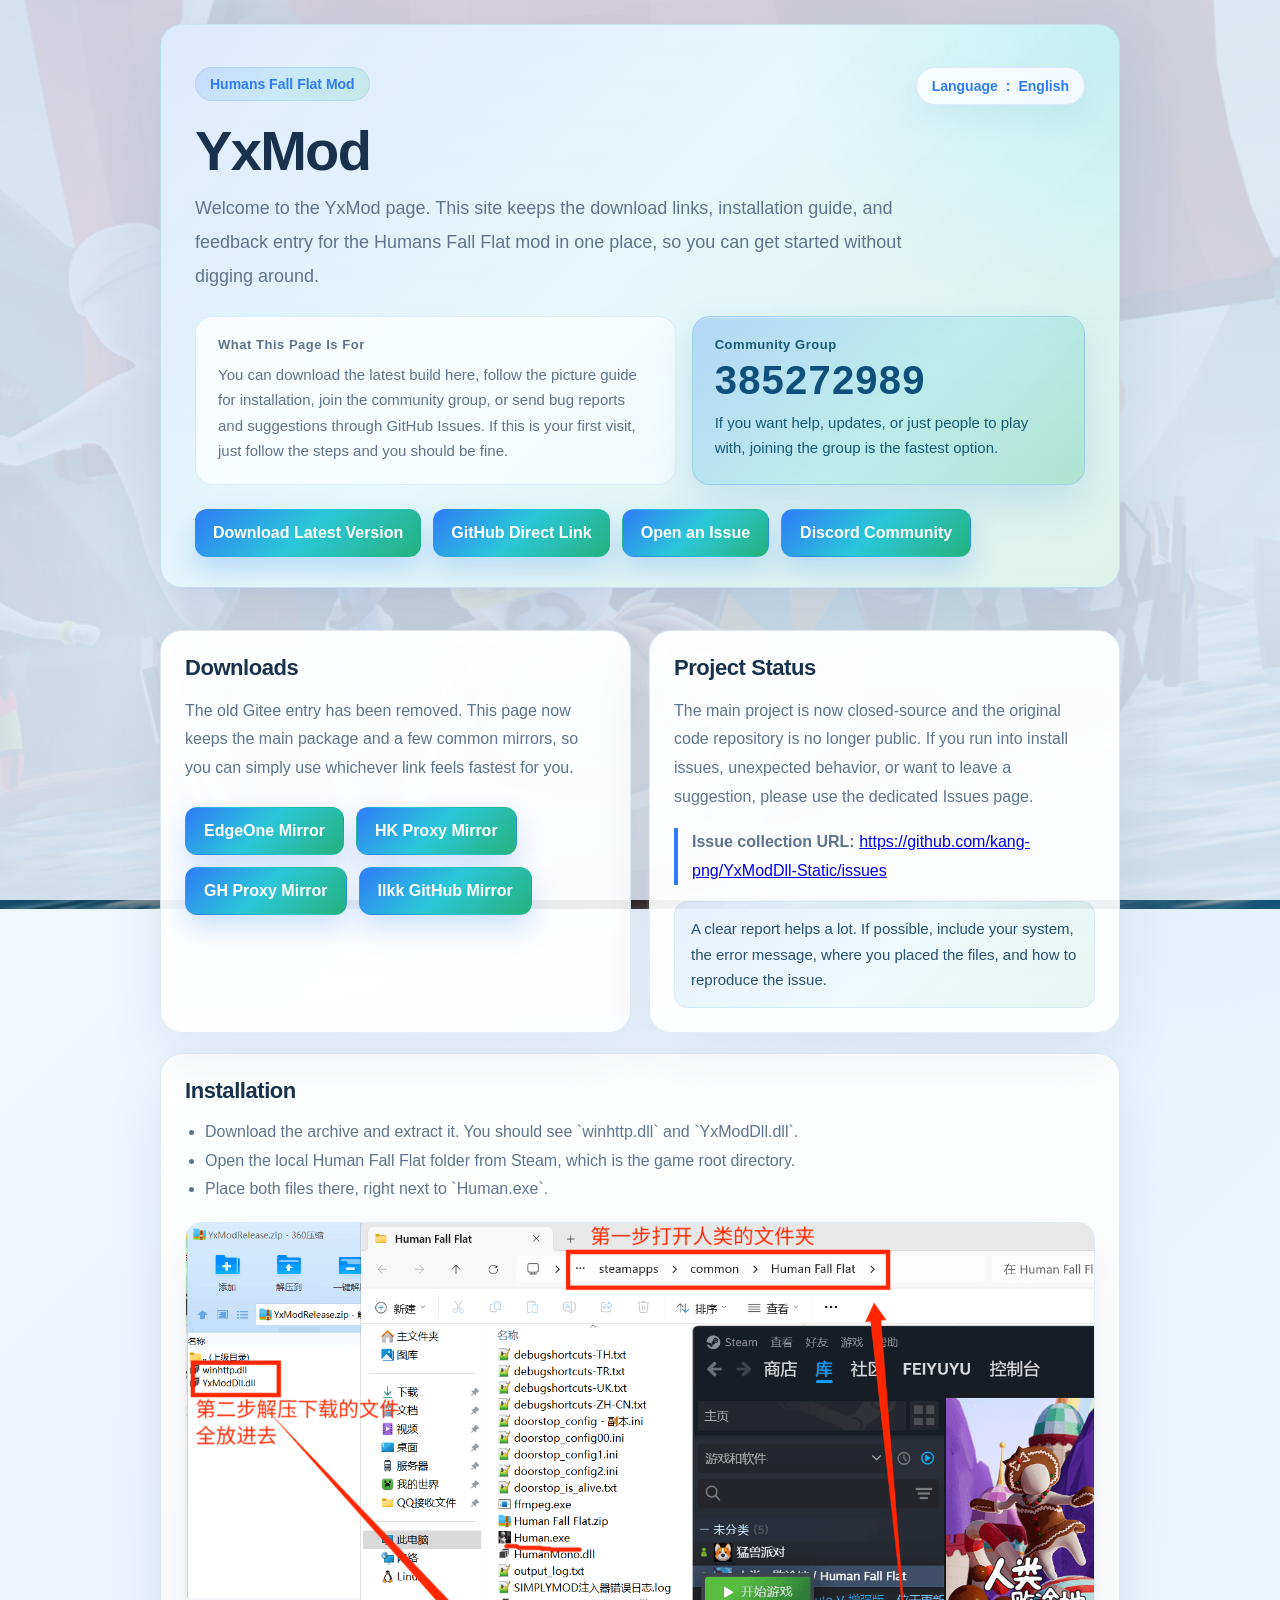
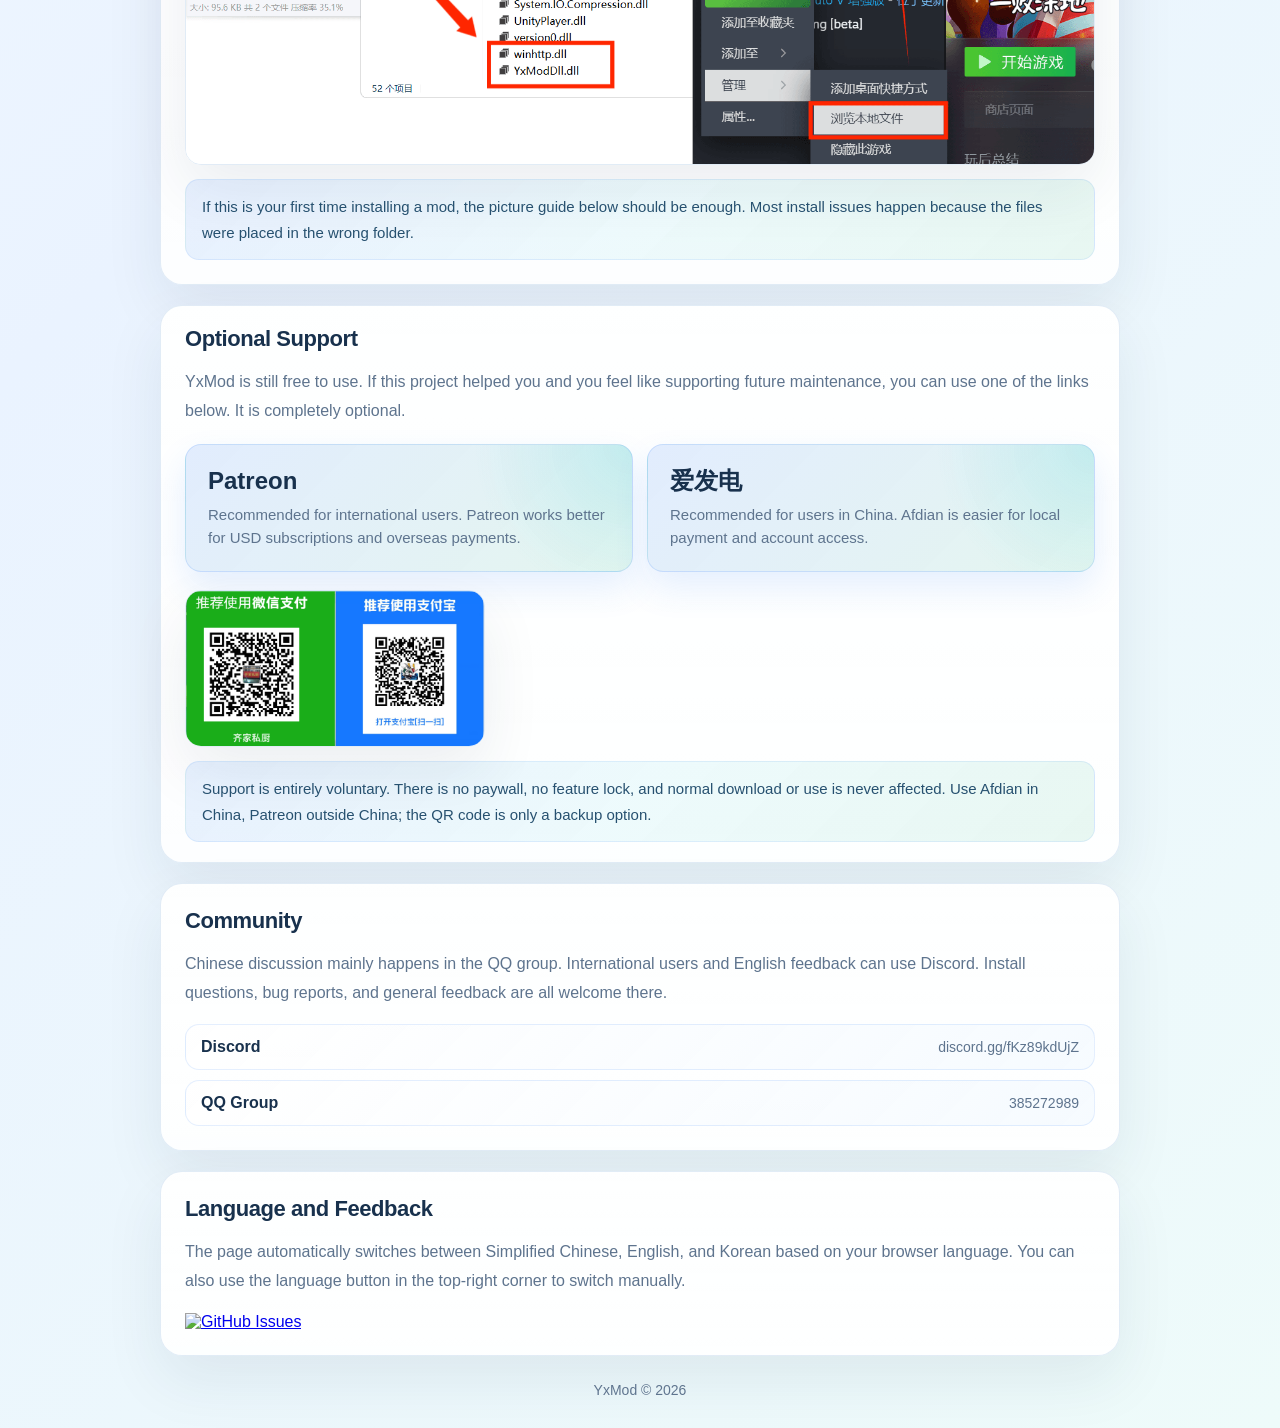
==== index.html @ 221cd780 "Update YxMod docs from source repo" ====
<!DOCTYPE html>
<html lang="zh-CN">
<head>
<meta charset="UTF-8" />
<meta name="viewport" content="width=device-width, initial-scale=1.0" />
<title>YxMod</title>
<style>
    :root {
        color-scheme: light;
        --bg: #eaf3ff;
        --card: #ffffff;
        --text: #18314d;
        --muted: #5e748e;
        --primary: #2f7cf6;
        --primary-2: #25b27c;
        --primary-3: #2bc7d9;
        --soft-primary: rgba(47, 124, 246, 0.10);
        --soft-primary-2: rgba(37, 178, 124, 0.12);
        --border: rgba(74, 138, 200, 0.16);
        --shadow: 0 24px 60px rgba(24, 49, 77, 0.08);
    }

    * {
        box-sizing: border-box;
    }

    body {
        position: relative;
        margin: 0;
        font-family: "Segoe UI", "Noto Sans KR", "PingFang SC", "Microsoft YaHei", sans-serif;
        color: var(--text);
        padding: 24px;
        overflow-x: hidden;
        background:
            radial-gradient(circle at -5% -10%, rgba(47, 124, 246, 0.14), transparent 34%),
            radial-gradient(circle at 100% 0%, rgba(43, 199, 217, 0.12), transparent 28%),
            radial-gradient(circle at 85% 12%, rgba(37, 178, 124, 0.12), transparent 26%),
            linear-gradient(135deg, #f5fbff 0%, #eaf3ff 46%, #eefbfa 100%),
            var(--bg);
    }

    body::before {
        content: "";
        position: fixed;
        inset: 0;
        z-index: -2;
        background:
            linear-gradient(135deg, rgba(25, 43, 63, 0.42), rgba(15, 71, 93, 0.30)),
            url("./site-background.jpg") center center / cover no-repeat;
        transform: scale(1.02);
    }

    body::after {
        content: "";
        position: fixed;
        inset: 0;
        z-index: -1;
        background:
            linear-gradient(180deg, rgba(234, 243, 255, 0.82), rgba(234, 243, 255, 0.88)),
            radial-gradient(circle at top left, rgba(47, 124, 246, 0.16), transparent 30%),
            radial-gradient(circle at top right, rgba(37, 178, 124, 0.14), transparent 26%);
        pointer-events: none;
    }

    .page {
        max-width: 960px;
        margin: 0 auto;
    }

    .hero,
    .card {
        background: var(--card);
        border: 1px solid var(--border);
        border-radius: 22px;
        box-shadow: var(--shadow);
    }

    .hero {
        padding: 42px 34px 30px;
        background:
            radial-gradient(circle at top right, rgba(43, 199, 217, 0.16), transparent 30%),
            linear-gradient(135deg, rgba(47, 124, 246, 0.16), rgba(43, 199, 217, 0.12) 45%, rgba(37, 178, 124, 0.16)),
            linear-gradient(180deg, rgba(255, 255, 255, 0.92), rgba(255, 255, 255, 0.98)),
            var(--card);
        box-shadow: 0 30px 70px rgba(31, 86, 160, 0.12);
    }

    .hero-top {
        display: flex;
        justify-content: space-between;
        gap: 16px;
        align-items: flex-start;
    }

    .badge {
        display: inline-flex;
        align-items: center;
        padding: 8px 14px;
        border-radius: 999px;
        background: linear-gradient(135deg, rgba(47, 124, 246, 0.14), rgba(43, 199, 217, 0.12), rgba(37, 178, 124, 0.14));
        color: var(--primary);
        font-size: 14px;
        font-weight: 700;
        border: 1px solid rgba(47, 124, 246, 0.12);
    }

    .lang-trigger-wrap {
        position: relative;
    }

    .lang-indicator {
        display: inline-flex;
        align-items: center;
        gap: 8px;
        color: var(--primary);
        font-size: 14px;
        white-space: nowrap;
        cursor: pointer;
        user-select: none;
        padding: 10px 15px;
        border-radius: 999px;
        background: linear-gradient(135deg, rgba(255, 255, 255, 0.82), rgba(244, 250, 255, 0.94));
        border: 1px solid rgba(47, 124, 246, 0.14);
        font-weight: 700;
        box-shadow: 0 12px 28px rgba(47, 124, 246, 0.08);
    }

    .lang-indicator:hover {
        color: #1959bf;
        background: linear-gradient(135deg, rgba(255, 255, 255, 0.92), rgba(241, 251, 255, 0.98));
    }

    .lang-switcher {
        display: none;
        position: absolute;
        right: 0;
        top: calc(100% + 10px);
        z-index: 20;
        min-width: 220px;
        padding: 14px;
        border: 1px solid var(--border);
        border-radius: 16px;
        background: rgba(255, 255, 255, 0.98);
        box-shadow: var(--shadow);
        backdrop-filter: blur(10px);
    }

    .lang-switcher.visible {
        display: block;
    }

    .lang-switcher-title {
        font-size: 13px;
        color: var(--muted);
        margin-bottom: 10px;
    }

    .lang-buttons {
        display: flex;
        gap: 8px;
        flex-wrap: wrap;
    }

    .lang-button {
        border: 1px solid var(--border);
        background: linear-gradient(180deg, #f8fcff, #f2f9ff);
        color: var(--text);
        border-radius: 10px;
        padding: 8px 12px;
        font-size: 13px;
        cursor: pointer;
        font-weight: 700;
    }

    .lang-button.active {
        background: linear-gradient(135deg, var(--primary), var(--primary-3), var(--primary-2));
        color: #fff;
        border-color: transparent;
    }

    h1 {
        margin: 18px 0 12px;
        font-size: clamp(38px, 7vw, 56px);
        line-height: 1;
        letter-spacing: -0.03em;
    }

    .lead {
        margin: 0;
        max-width: 760px;
        font-size: 18px;
        line-height: 1.9;
        color: var(--muted);
    }

    .hero-highlight {
        margin-top: 22px;
        display: grid;
        grid-template-columns: minmax(260px, 1.1fr) minmax(220px, 0.9fr);
        gap: 16px;
    }

    .highlight-box,
    .group-box {
        border-radius: 18px;
        padding: 20px 22px;
    }

    .highlight-box {
        background: linear-gradient(135deg, rgba(255, 255, 255, 0.82), rgba(246, 252, 255, 0.72));
        border: 1px solid rgba(47, 124, 246, 0.12);
        box-shadow: inset 0 1px 0 rgba(255, 255, 255, 0.40);
    }

    .group-box {
        display: block;
        background: linear-gradient(135deg, rgba(47, 124, 246, 0.26), rgba(43, 199, 217, 0.20) 52%, rgba(37, 178, 124, 0.24));
        border: 1px solid rgba(47, 124, 246, 0.18);
        text-decoration: none;
        transition: transform 0.15s ease, box-shadow 0.15s ease, border-color 0.15s ease;
        box-shadow:
            inset 0 1px 0 rgba(255, 255, 255, 0.34),
            0 18px 40px rgba(38, 124, 197, 0.16);
    }

    .group-box:hover {
        transform: translateY(-2px);
        box-shadow:
            inset 0 1px 0 rgba(255, 255, 255, 0.36),
            0 22px 48px rgba(38, 124, 197, 0.20);
        border-color: rgba(47, 124, 246, 0.30);
    }

    .mini-label {
        display: block;
        font-size: 13px;
        color: var(--muted);
        margin-bottom: 8px;
        font-weight: 700;
        letter-spacing: 0.04em;
    }

    .group-number {
        display: inline-block;
        font-size: clamp(30px, 5vw, 40px);
        font-weight: 800;
        line-height: 1;
        color: #0e4f7b;
        letter-spacing: 0.03em;
    }

    .group-text,
    .highlight-text {
        margin: 10px 0 0;
        color: var(--muted);
        line-height: 1.7;
        font-size: 15px;
    }

    .group-box .mini-label,
    .group-box .group-text {
        color: #155b73;
    }

    .grid {
        display: grid;
        grid-template-columns: repeat(auto-fit, minmax(280px, 1fr));
        gap: 18px;
        margin-top: 22px;
    }

    .card {
        padding: 24px;
        margin-top: 20px;
        background: linear-gradient(180deg, rgba(255, 255, 255, 0.94), rgba(255, 255, 255, 0.90));
    }

    .section-title {
        margin: 0 0 14px;
        font-size: 22px;
        letter-spacing: -0.02em;
    }

    .section-text,
    .card p,
    .card li {
        color: var(--muted);
        line-height: 1.8;
        font-size: 16px;
    }

    .actions {
        display: flex;
        flex-wrap: wrap;
        gap: 12px;
        margin-top: 24px;
    }

    .button {
        display: inline-flex;
        align-items: center;
        justify-content: center;
        min-height: 48px;
        padding: 0 18px;
        border-radius: 12px;
        text-decoration: none;
        font-weight: 700;
        transition: transform 0.15s ease, box-shadow 0.15s ease, background 0.15s ease;
    }

    .button:hover {
        transform: translateY(-1px);
    }

    .button-primary {
        color: #fff;
        background: linear-gradient(135deg, var(--primary), var(--primary-3) 48%, var(--primary-2));
        box-shadow: 0 14px 28px rgba(47, 124, 246, 0.24);
    }

    .button-secondary {
        color: #fff;
        background: linear-gradient(135deg, var(--primary), var(--primary-3) 48%, var(--primary-2));
        box-shadow: 0 14px 28px rgba(47, 124, 246, 0.22);
    }

    .button-ghost {
        color: #fff;
        background: linear-gradient(135deg, var(--primary), var(--primary-3) 48%, var(--primary-2));
        border: 1px solid transparent;
        box-shadow: 0 14px 28px rgba(47, 124, 246, 0.22);
    }

    .button-primary:hover,
    .button-secondary:hover,
    .button-ghost:hover {
        box-shadow: 0 18px 34px rgba(47, 124, 246, 0.28);
    }

    ul {
        margin: 0;
        padding-left: 20px;
    }

    .notice {
        border-left: 4px solid var(--primary);
        padding-left: 14px;
        margin-top: 16px;
    }

    .warm-note {
        margin-top: 14px;
        padding: 14px 16px;
        border-radius: 14px;
        background: linear-gradient(135deg, rgba(47, 124, 246, 0.11), rgba(43, 199, 217, 0.08), rgba(37, 178, 124, 0.10));
        color: #275170;
        font-size: 15px;
        line-height: 1.7;
        border: 1px solid rgba(47, 124, 246, 0.10);
    }

    .link-list {
        display: grid;
        gap: 10px;
        margin-top: 16px;
    }

    .link-row {
        display: flex;
        justify-content: space-between;
        gap: 14px;
        align-items: center;
        padding: 13px 15px;
        border: 1px solid rgba(47, 124, 246, 0.12);
        border-radius: 14px;
        background: linear-gradient(135deg, rgba(255, 255, 255, 0.88), rgba(244, 250, 255, 0.82));
        color: var(--text);
        text-decoration: none;
    }

    .link-row:hover {
        border-color: rgba(47, 124, 246, 0.28);
        box-shadow: 0 12px 26px rgba(47, 124, 246, 0.10);
    }

    .link-row span {
        color: var(--muted);
        font-size: 14px;
        word-break: break-all;
        text-align: right;
    }

    .support-actions {
        display: grid;
        grid-template-columns: repeat(auto-fit, minmax(260px, 1fr));
        gap: 14px;
        margin-top: 18px;
    }

    .support-action {
        display: flex;
        flex-direction: column;
        gap: 8px;
        min-height: 118px;
        padding: 22px;
        border-radius: 16px;
        border: 1px solid rgba(47, 124, 246, 0.16);
        background:
            radial-gradient(circle at top right, rgba(43, 199, 217, 0.18), transparent 34%),
            linear-gradient(135deg, rgba(47, 124, 246, 0.14), rgba(37, 178, 124, 0.12)),
            rgba(255, 255, 255, 0.92);
        color: var(--text);
        text-decoration: none;
        box-shadow: 0 16px 34px rgba(47, 124, 246, 0.12);
    }

    .support-action:hover {
        transform: translateY(-2px);
        border-color: rgba(47, 124, 246, 0.32);
        box-shadow: 0 22px 42px rgba(47, 124, 246, 0.18);
    }

    .support-action strong {
        font-size: 24px;
        line-height: 1.15;
    }

    .support-action span {
        color: var(--muted);
        line-height: 1.55;
        font-size: 15px;
    }

    .support-qr-wrap {
        margin-top: 18px;
        max-width: 300px;
    }

    .stats {
        display: flex;
        flex-wrap: wrap;
        gap: 12px;
        margin-top: 18px;
    }

    .stats img {
        height: 28px;
    }

    .install-image {
        width: 100%;
        margin-top: 18px;
        border-radius: 16px;
        border: 1px solid var(--border);
        box-shadow: var(--shadow);
        display: block;
    }

    .support-image {
        width: 100%;
        border-radius: 16px;
        border: 1px solid var(--border);
        box-shadow: var(--shadow);
        display: block;
    }

    .support-card {
        padding: 20px 24px;
    }

    footer {
        text-align: center;
        color: var(--muted);
        font-size: 14px;
        margin: 26px 0 6px;
    }

    @media (max-width: 760px) {
        .hero-highlight {
            grid-template-columns: 1fr;
        }
    }

    @media (max-width: 640px) {
        body {
            padding: 16px;
        }

        .hero,
        .card {
            padding: 22px 18px;
        }

        .hero-top {
            flex-direction: column;
        }

        .lang-switcher {
            left: 0;
            right: auto;
        }

        .support-qr-wrap {
            max-width: none;
        }
    }
</style>
</head>
<body>
<div class="page">
    <section class="hero">
        <div class="hero-top">
            <div class="badge" data-i18n="badge">Humans Fall Flat Mod</div>
            <div class="lang-trigger-wrap">
                <div class="lang-indicator" id="lang-indicator">
                    <span data-i18n="languageLabel">语言</span>: <span id="current-language">简体中文</span>
                </div>
                <div class="lang-switcher" id="lang-switcher">
                    <div class="lang-switcher-title" data-i18n="langSwitcherHint">手动切换语言</div>
                    <div class="lang-buttons">
                        <button class="lang-button" type="button" data-lang="zh">简体中文</button>
                        <button class="lang-button" type="button" data-lang="en">English</button>
                        <button class="lang-button" type="button" data-lang="ko">한국어</button>
                    </div>
                </div>
            </div>
        </div>

        <h1 data-i18n="title">YxMod</h1>
        <p class="lead" data-i18n="lead">
            YxMod 是《人类一败涂地》的娱乐模组，主打好玩、轻松、整活。定点、飞天、闪现、挂件这些功能都能直接体验。现在这个页面继续提供静态下载，项目本体已经闭源，后续主要通过 Issue 收集问题和建议。
        </p>

        <div class="hero-highlight">
            <div class="highlight-box">
                <span class="mini-label" data-i18n="highlightLabel">这页现在做什么</span>
                <p class="highlight-text" data-i18n="highlightText">
                    你可以在这里下载最新静态包、看安装教程、进群交流，也可以去 GitHub Issues 反馈问题。普通玩家直接下载就行，遇到问题再来提。
                </p>
            </div>
            <a class="group-box" href="https://qm.qq.com/cgi-bin/qm/qr?k=iogA2WDffF0rVFl37BfiIQ2_Czf_lUaf&jump_from=webapi&authKey=dO9G8cm4iAVqvZJ6aglLsL7pUNgOV/+d3xJSeKMbuXcsydb1tok4UQrVHNM6c4Fa" target="_blank" rel="noopener noreferrer">
                <span class="mini-label" data-i18n="groupLabel">交流群</span>
                <div class="group-number">385272989</div>
                <p class="group-text" data-i18n="groupText">
                    想找人一起玩、问安装问题、看更新消息，直接进群会更快。
                </p>
            </a>
        </div>

        <div class="actions">
            <a class="button button-primary" href="https://cdn.jsdelivr.net/gh/kang-png/YxModDll-Static@main/YxModRelease.zip" target="_blank" rel="noopener noreferrer" data-i18n="downloadPrimary">下载最新版本</a>
            <a class="button button-secondary" href="https://github.com/kang-png/YxModDll-Static/raw/refs/heads/main/YxModRelease.zip" target="_blank" rel="noopener noreferrer" data-i18n="downloadGithub">GitHub 原始链接</a>
            <a class="button button-ghost" href="https://github.com/kang-png/YxModDll-Static/issues" target="_blank" rel="noopener noreferrer" data-i18n="issueButton">提交 Issue</a>
            <a class="button button-ghost" href="https://discord.gg/fKz89kdUjZ" target="_blank" rel="noopener noreferrer" data-i18n="discordButton">Discord 社区</a>
        </div>
    </section>

    <div class="grid">
        <section class="card">
            <h2 class="section-title" data-i18n="downloadTitle">下载说明</h2>
            <p class="section-text" data-i18n="downloadText">
                页面已经移除 Gitee 下载入口，保留静态包和几个常用镜像链接。哪个下得顺手就用哪个，不需要纠结。
            </p>
            <div class="actions">
                <a class="button button-ghost" href="https://edgeone.gh-proxy.com/https://github.com/kang-png/YxModDll-Static/raw/refs/heads/main/YxModRelease.zip" target="_blank" rel="noopener noreferrer" data-i18n="downloadEdgeOne">EdgeOne 加速下载</a>
                <a class="button button-ghost" href="https://hk.gh-proxy.com/https://github.com/kang-png/YxModDll-Static/raw/refs/heads/main/YxModRelease.zip" target="_blank" rel="noopener noreferrer" data-i18n="downloadHk">HK Proxy 加速下载</a>
                <a class="button button-ghost" href="https://gh-proxy.com/https://github.com/kang-png/YxModDll-Static/raw/refs/heads/main/YxModRelease.zip" target="_blank" rel="noopener noreferrer" data-i18n="downloadGhProxy">GH Proxy 加速下载</a>
                <a class="button button-ghost" href="https://gh.llkk.cc/https://github.com/kang-png/YxModDll-Static/raw/refs/heads/main/YxModRelease.zip" target="_blank" rel="noopener noreferrer" data-i18n="downloadLlkk">llkk GitHub 加速下载</a>
            </div>
        </section>

        <section class="card">
            <h2 class="section-title" data-i18n="projectTitle">项目状态</h2>
            <p class="section-text" data-i18n="projectText">
                现在项目已经闭源，不再公开主仓库代码。后续如果你发现 bug、安装失败、功能异常，或者有想提的建议，都统一走指定的 Issues 页面。
            </p>
            <p class="notice">
                <strong data-i18n="issueOnlyTitle">Issue 收集地址：</strong>
                <a href="https://github.com/kang-png/YxModDll-Static/issues" target="_blank" rel="noopener noreferrer">https://github.com/kang-png/YxModDll-Static/issues</a>
            </p>
            <div class="warm-note" data-i18n="projectWarmNote">
                只要你把问题描述清楚一点，比如系统、报错、安装位置、复现方式，处理起来会快很多。
            </div>
        </section>
    </div>

    <section class="card">
        <h2 class="section-title" data-i18n="installTitle">安装步骤</h2>
        <ul>
            <li data-i18n="installStep1">先下载压缩包，解压后会看到 `winhttp.dll` 和 `YxModDll.dll`。</li>
            <li data-i18n="installStep2">在 Steam 里打开《人类一败涂地》的本地文件夹。</li>
            <li data-i18n="installStep3">把这两个文件放进游戏目录里，和 `Human.exe` 放在一起。</li>
        </ul>
        <img class="install-image" src="./install-guide.png" alt="YxMod 安装教程" />
        <div class="warm-note" data-i18n="installWarmNote">
            如果你是第一次装模组，照着图一步一步来就够了。大多数安装问题，基本都是文件没有放到游戏根目录。
        </div>
    </section>

    <section class="card support-card">
        <h2 class="section-title" data-i18n="supportTitle">无偿赞助</h2>
        <p class="section-text" data-i18n="supportText">
            YxMod 目前仍然是免费提供给大家使用的。如果你觉得这个项目帮到了你，或者只是单纯想支持一下后续维护，可以随意赞助，不赞助也完全没关系。
        </p>
        <div class="support-actions">
            <a class="support-action" href="https://www.patreon.com/cw/dudu211/membership" target="_blank" rel="noopener noreferrer">
                <strong>Patreon</strong>
                <span data-i18n="patreonHint">国外用户推荐使用 Patreon，适合美元订阅和国际付款。</span>
            </a>
            <a class="support-action" href="https://afdian.com/a/palworld_mc1_top" target="_blank" rel="noopener noreferrer">
                <strong>爱发电</strong>
                <span data-i18n="afdianHint">国内用户推荐使用爱发电，支付和查看都更方便。</span>
            </a>
        </div>
        <div class="support-qr-wrap">
            <img class="support-image" src="./support-qr.jpg" alt="YxMod 无偿赞助二维码" />
        </div>
        <div class="warm-note" data-i18n="supportWarmNote">
            赞助完全自愿，没有任何功能门槛，也不会影响正常下载和使用。
        </div>
    </section>

    <section class="card">
        <h2 class="section-title" data-i18n="communityTitle">社区交流</h2>
        <p class="section-text" data-i18n="communityText">
            国内交流主要在 QQ 群，国外玩家和英文反馈可以进 Discord。安装问题、使用反馈、bug 报告都可以从这些入口联系。
        </p>
        <div class="link-list">
            <a class="link-row" href="https://discord.gg/fKz89kdUjZ" target="_blank" rel="noopener noreferrer">
                <strong>Discord</strong>
                <span>discord.gg/fKz89kdUjZ</span>
            </a>
            <a class="link-row" href="https://qm.qq.com/cgi-bin/qm/qr?k=iogA2WDffF0rVFl37BfiIQ2_Czf_lUaf&jump_from=webapi&authKey=dO9G8cm4iAVqvZJ6aglLsL7pUNgOV/+d3xJSeKMbuXcsydb1tok4UQrVHNM6c4Fa" target="_blank" rel="noopener noreferrer">
                <strong data-i18n="qqGroupLabel">QQ 群</strong>
                <span>385272989</span>
            </a>
        </div>
    </section>

    <section class="card">
        <h2 class="section-title" data-i18n="feedbackTitle">语言与反馈</h2>
        <p class="section-text" data-i18n="feedbackText">
            页面会根据浏览器语言自动切换为简体中文、English 或 한국어。为了方便测试，我加了一个隐藏入口：连续点击右上角语言区域 5 次，就能手动切换语言。
        </p>
        <div class="stats">
            <a href="https://github.com/kang-png/YxModDll-Static/issues" target="_blank" rel="noopener noreferrer">
                <img src="https://img.shields.io/github/issues/kang-png/YxModDll-Static?style=for-the-badge" alt="GitHub Issues" />
            </a>
        </div>
    </section>

    <footer>
        <span data-i18n="footer">YxMod © 2026</span>
    </footer>
</div>

<script>
    const translations = {
        zh: {
            htmlLang: "zh-CN",
            currentLanguage: "简体中文",
            badge: "Humans Fall Flat Mod",
            languageLabel: "语言",
            langSwitcherHint: "手动切换语言",
            title: "YxMod",
            lead: "欢迎来到 YxMod 小站。这里整理了《人类一败涂地》模组的下载、安装教程和反馈入口，方便大家轻松开玩。常用功能和整活玩法都可以直接体验，遇到问题也能很快找到地方反馈。",
            highlightLabel: "这页现在做什么",
            highlightText: "你可以在这里直接下载最新版本、照着图片完成安装、进群聊天交流，也可以去 GitHub Issues 提交问题或建议。第一次来不用紧张，跟着页面一步一步来就好啦。",
            groupLabel: "交流群",
            groupText: "想找人一起玩、问安装问题、看看最近有没有更新，来群里会更快一些。",
            downloadPrimary: "下载最新版本",
            downloadGithub: "GitHub 原始链接",
            issueButton: "提交 Issue",
            discordButton: "Discord 社区",
            downloadTitle: "下载说明",
            downloadText: "页面已经移除 Gitee 下载入口，目前保留主下载和几个常用镜像。你可以直接选自己下载速度更顺手的链接，不用来回折腾。",
            downloadEdgeOne: "EdgeOne 加速下载",
            downloadHk: "HK Proxy 加速下载",
            downloadGhProxy: "GH Proxy 加速下载",
            downloadLlkk: "llkk GitHub 加速下载",
            projectTitle: "项目状态",
            projectText: "目前项目主体已经闭源，不再公开主仓库代码。后续如果你遇到安装失败、功能异常、兼容性问题，或者有想反馈的小建议，统一在指定的 Issues 页面收集。",
            issueOnlyTitle: "Issue 收集地址：",
            projectWarmNote: "反馈时如果能顺手写上系统环境、报错内容、安装位置和复现方式，处理起来会快很多，真的会很感谢。",
            installTitle: "安装步骤",
            installStep1: "先下载压缩包，解压后你会看到 `winhttp.dll` 和 `YxModDll.dll` 这两个文件。",
            installStep2: "在 Steam 里打开《人类一败涂地》的本地文件夹，也就是游戏根目录。",
            installStep3: "把这两个文件放进去，和 `Human.exe` 放在同一层目录里就可以了。",
            installWarmNote: "如果你是第一次装模组，照着下面的图片一步一步放文件就够啦。大多数安装问题，基本都是文件放错目录造成的。",
            supportTitle: "无偿赞助",
            supportText: "YxMod 目前依然免费提供给大家使用。如果这个项目刚好帮到了你，或者你愿意支持一下后续维护，可以选择下面的入口随意赞助；当然，不赞助也完全没关系。",
            patreonHint: "国外用户推荐使用 Patreon，适合美元订阅和国际付款。",
            afdianHint: "国内用户推荐使用爱发电，支付和查看都更方便。",
            supportWarmNote: "赞助完全自愿，没有任何功能门槛，也不会影响正常下载、更新或使用体验。国内优先爱发电，国外优先 Patreon；二维码只是备用入口。",
            communityTitle: "社区交流",
            communityText: "国内交流主要在 QQ 群，国外玩家和英文反馈可以进 Discord。安装问题、使用反馈、bug 报告都可以从这些入口联系。",
            qqGroupLabel: "QQ 群",
            feedbackTitle: "语言与反馈",
            feedbackText: "页面会根据浏览器语言自动切换为简体中文、English 或 한국어。如果想手动切换，也可以直接点右上角的语言按钮来选择。",
            footer: "YxMod © 2026"
        },
        en: {
            htmlLang: "en",
            currentLanguage: "English",
            badge: "Humans Fall Flat Mod",
            languageLabel: "Language",
            langSwitcherHint: "Switch language",
            title: "YxMod",
            lead: "Welcome to the YxMod page. This site keeps the download links, installation guide, and feedback entry for the Humans Fall Flat mod in one place, so you can get started without digging around.",
            highlightLabel: "What This Page Is For",
            highlightText: "You can download the latest build here, follow the picture guide for installation, join the community group, or send bug reports and suggestions through GitHub Issues. If this is your first visit, just follow the steps and you should be fine.",
            groupLabel: "Community Group",
            groupText: "If you want help, updates, or just people to play with, joining the group is the fastest option.",
            downloadPrimary: "Download Latest Version",
            downloadGithub: "GitHub Direct Link",
            issueButton: "Open an Issue",
            discordButton: "Discord Community",
            downloadTitle: "Downloads",
            downloadText: "The old Gitee entry has been removed. This page now keeps the main package and a few common mirrors, so you can simply use whichever link feels fastest for you.",
            downloadEdgeOne: "EdgeOne Mirror",
            downloadHk: "HK Proxy Mirror",
            downloadGhProxy: "GH Proxy Mirror",
            downloadLlkk: "llkk GitHub Mirror",
            projectTitle: "Project Status",
            projectText: "The main project is now closed-source and the original code repository is no longer public. If you run into install issues, unexpected behavior, or want to leave a suggestion, please use the dedicated Issues page.",
            issueOnlyTitle: "Issue collection URL:",
            projectWarmNote: "A clear report helps a lot. If possible, include your system, the error message, where you placed the files, and how to reproduce the issue.",
            installTitle: "Installation",
            installStep1: "Download the archive and extract it. You should see `winhttp.dll` and `YxModDll.dll`.",
            installStep2: "Open the local Human Fall Flat folder from Steam, which is the game root directory.",
            installStep3: "Place both files there, right next to `Human.exe`.",
            installWarmNote: "If this is your first time installing a mod, the picture guide below should be enough. Most install issues happen because the files were placed in the wrong folder.",
            supportTitle: "Optional Support",
            supportText: "YxMod is still free to use. If this project helped you and you feel like supporting future maintenance, you can use one of the links below. It is completely optional.",
            patreonHint: "Recommended for international users. Patreon works better for USD subscriptions and overseas payments.",
            afdianHint: "Recommended for users in China. Afdian is easier for local payment and account access.",
            supportWarmNote: "Support is entirely voluntary. There is no paywall, no feature lock, and normal download or use is never affected. Use Afdian in China, Patreon outside China; the QR code is only a backup option.",
            communityTitle: "Community",
            communityText: "Chinese discussion mainly happens in the QQ group. International users and English feedback can use Discord. Install questions, bug reports, and general feedback are all welcome there.",
            qqGroupLabel: "QQ Group",
            feedbackTitle: "Language and Feedback",
            feedbackText: "The page automatically switches between Simplified Chinese, English, and Korean based on your browser language. You can also use the language button in the top-right corner to switch manually.",
            footer: "YxMod © 2026"
        },
        ko: {
            htmlLang: "ko",
            currentLanguage: "한국어",
            badge: "Humans Fall Flat Mod",
            languageLabel: "언어",
            langSwitcherHint: "언어 전환",
            title: "YxMod",
            lead: "YxMod 페이지에 오신 것을 환영합니다. 이곳에서는 Humans Fall Flat 모드의 다운로드, 설치 가이드, 피드백 입구를 한 번에 확인할 수 있어서 처음 오는 분도 편하게 시작할 수 있습니다.",
            highlightLabel: "이 페이지에서 할 수 있는 일",
            highlightText: "최신 버전을 내려받고, 그림 가이드를 보며 설치하고, 그룹에 들어가서 대화를 나누고, GitHub Issues로 문제나 제안을 보낼 수 있습니다. 처음이라도 순서대로 따라가면 어렵지 않습니다.",
            groupLabel: "커뮤니티 그룹",
            groupText: "설치 질문, 업데이트 확인, 같이 플레이할 사람을 찾고 싶다면 그룹에 들어오는 것이 가장 빠릅니다.",
            downloadPrimary: "최신 버전 다운로드",
            downloadGithub: "GitHub 원본 링크",
            issueButton: "Issue 등록",
            discordButton: "Discord 커뮤니티",
            downloadTitle: "다운로드",
            downloadText: "기존 Gitee 다운로드 항목은 제거되었습니다. 지금은 메인 패키지와 몇 가지 미러만 남겨 두었으니, 가장 잘 되는 링크를 사용하시면 됩니다.",
            downloadEdgeOne: "EdgeOne 미러",
            downloadHk: "HK Proxy 미러",
            downloadGhProxy: "GH Proxy 미러",
            downloadLlkk: "llkk GitHub 미러",
            projectTitle: "프로젝트 상태",
            projectText: "현재 프로젝트 본체는 비공개 소스이며 메인 코드 저장소는 더 이상 공개되지 않습니다. 설치 문제, 버그, 건의 사항은 전용 Issues 페이지에서 받고 있습니다.",
            issueOnlyTitle: "Issue 접수 주소:",
            projectWarmNote: "문제를 올릴 때 시스템 정보, 오류 메시지, 파일을 넣은 위치, 재현 방법까지 적어 주시면 훨씬 빠르게 확인할 수 있습니다.",
            installTitle: "설치 방법",
            installStep1: "압축 파일을 내려받아 풀면 `winhttp.dll` 과 `YxModDll.dll` 이 보입니다.",
            installStep2: "Steam에서 Humans Fall Flat의 로컬 폴더, 즉 게임 루트 폴더를 엽니다.",
            installStep3: "두 파일을 `Human.exe` 와 같은 위치에 넣으면 됩니다.",
            installWarmNote: "처음 모드를 설치하는 경우라면 아래 그림만 순서대로 따라 하셔도 충분합니다. 대부분의 설치 문제는 파일 위치가 잘못되어 생깁니다.",
            supportTitle: "자율 후원",
            supportText: "YxMod는 지금도 무료로 제공되고 있습니다. 이 프로젝트가 도움이 되었거나 앞으로의 유지 보수를 응원하고 싶다면 아래 링크 중 하나로 자유롭게 후원하실 수 있습니다.",
            patreonHint: "해외 사용자에게는 Patreon을 추천합니다. 달러 구독과 해외 결제에 더 적합합니다.",
            afdianHint: "중국 사용자는 Afdian을 추천합니다. 현지 결제와 계정 이용이 더 편합니다.",
            supportWarmNote: "후원은 완전히 자율이며, 기능 제한도 없고 다운로드나 사용에도 아무 영향이 없습니다. 중국에서는 Afdian, 해외에서는 Patreon을 우선 사용해 주세요. QR 코드는 예비용입니다.",
            communityTitle: "커뮤니티",
            communityText: "중국어 교류는 주로 QQ 그룹에서 진행됩니다. 해외 사용자와 영어 피드백은 Discord를 이용해 주세요. 설치 질문, 버그 보고, 일반 피드백 모두 환영합니다.",
            qqGroupLabel: "QQ 그룹",
            feedbackTitle: "언어와 피드백",
            feedbackText: "페이지는 브라우저 언어에 따라 简体中文, English, 한국어로 자동 전환됩니다. 필요하면 오른쪽 위 언어 버튼으로 직접 바꿀 수도 있습니다.",
            footer: "YxMod © 2026"
        }
    };

    const langIndicator = document.getElementById("lang-indicator");
    const langSwitcher = document.getElementById("lang-switcher");
    const langButtons = Array.from(document.querySelectorAll(".lang-button"));
    let manualLanguage = null;

    function resolveLanguage() {
        const params = new URLSearchParams(window.location.search);
        const forced = params.get("lang");
        if (forced && translations[forced]) {
            return forced;
        }
        if (manualLanguage && translations[manualLanguage]) {
            return manualLanguage;
        }

        const language = (navigator.language || navigator.userLanguage || "").toLowerCase();
        if (language.startsWith("ko")) {
            return "ko";
        }
        if (language.startsWith("en")) {
            return "en";
        }
        return "zh";
    }

    function updateLangButtons(activeLanguage) {
        langButtons.forEach((button) => {
            button.classList.toggle("active", button.dataset.lang === activeLanguage);
        });
    }

    function applyLanguage(language) {
        const locale = translations[language] || translations.zh;
        document.documentElement.lang = locale.htmlLang;
        document.title = locale.title;

        document.querySelectorAll("[data-i18n]").forEach((element) => {
            const key = element.getAttribute("data-i18n");
            if (locale[key]) {
                element.textContent = locale[key];
            }
        });

        const currentLanguage = document.getElementById("current-language");
        if (currentLanguage) {
            currentLanguage.textContent = locale.currentLanguage;
        }

        const installImage = document.querySelector(".install-image");
        if (installImage) {
            installImage.alt = locale.installTitle;
        }

        updateLangButtons(language);
    }

    function toggleSwitcher(forceVisible) {
        const visible = typeof forceVisible === "boolean" ? forceVisible : !langSwitcher.classList.contains("visible");
        langSwitcher.classList.toggle("visible", visible);
    }

    langIndicator.addEventListener("click", () => {
        toggleSwitcher();
    });

    langButtons.forEach((button) => {
        button.addEventListener("click", () => {
            manualLanguage = button.dataset.lang;
            applyLanguage(manualLanguage);
        });
    });

    document.addEventListener("click", (event) => {
        if (!langSwitcher.contains(event.target) && !langIndicator.contains(event.target)) {
            toggleSwitcher(false);
        }
    });

    applyLanguage(resolveLanguage());
</script>
</body>
</html>
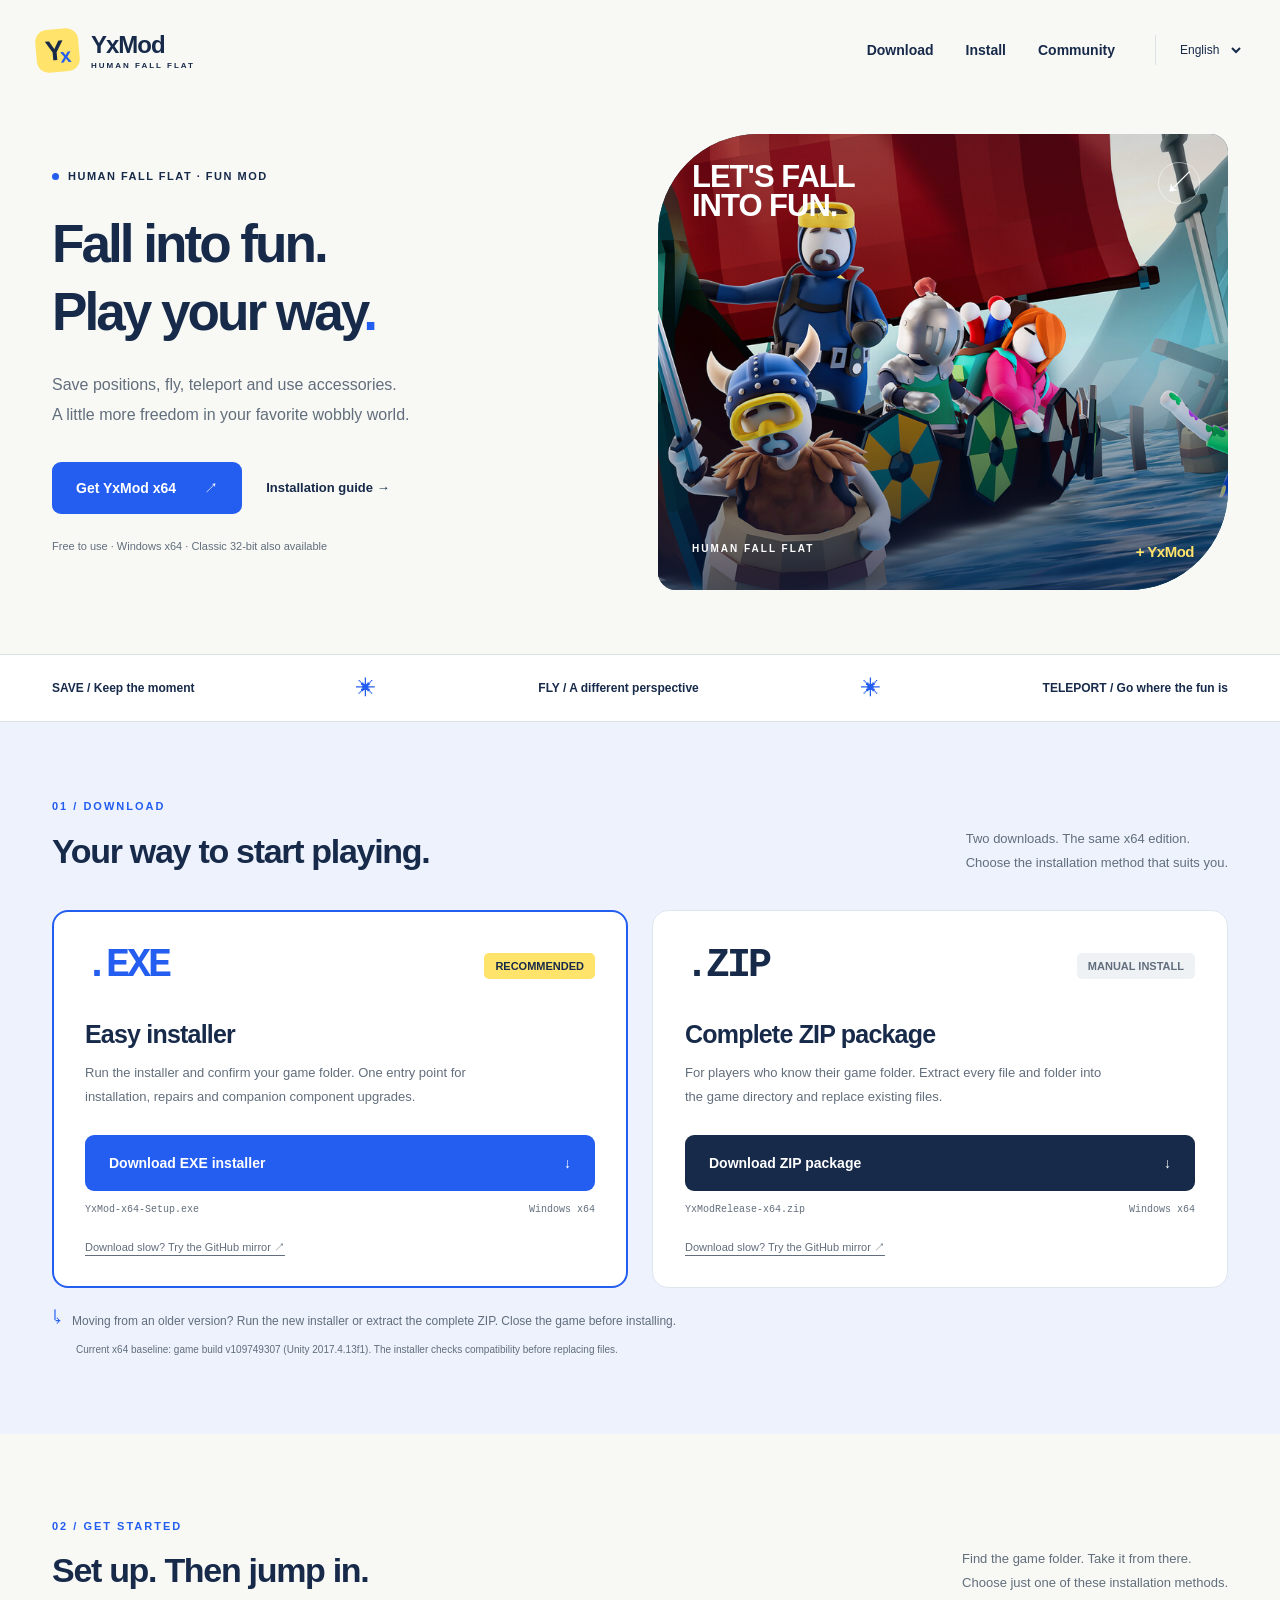
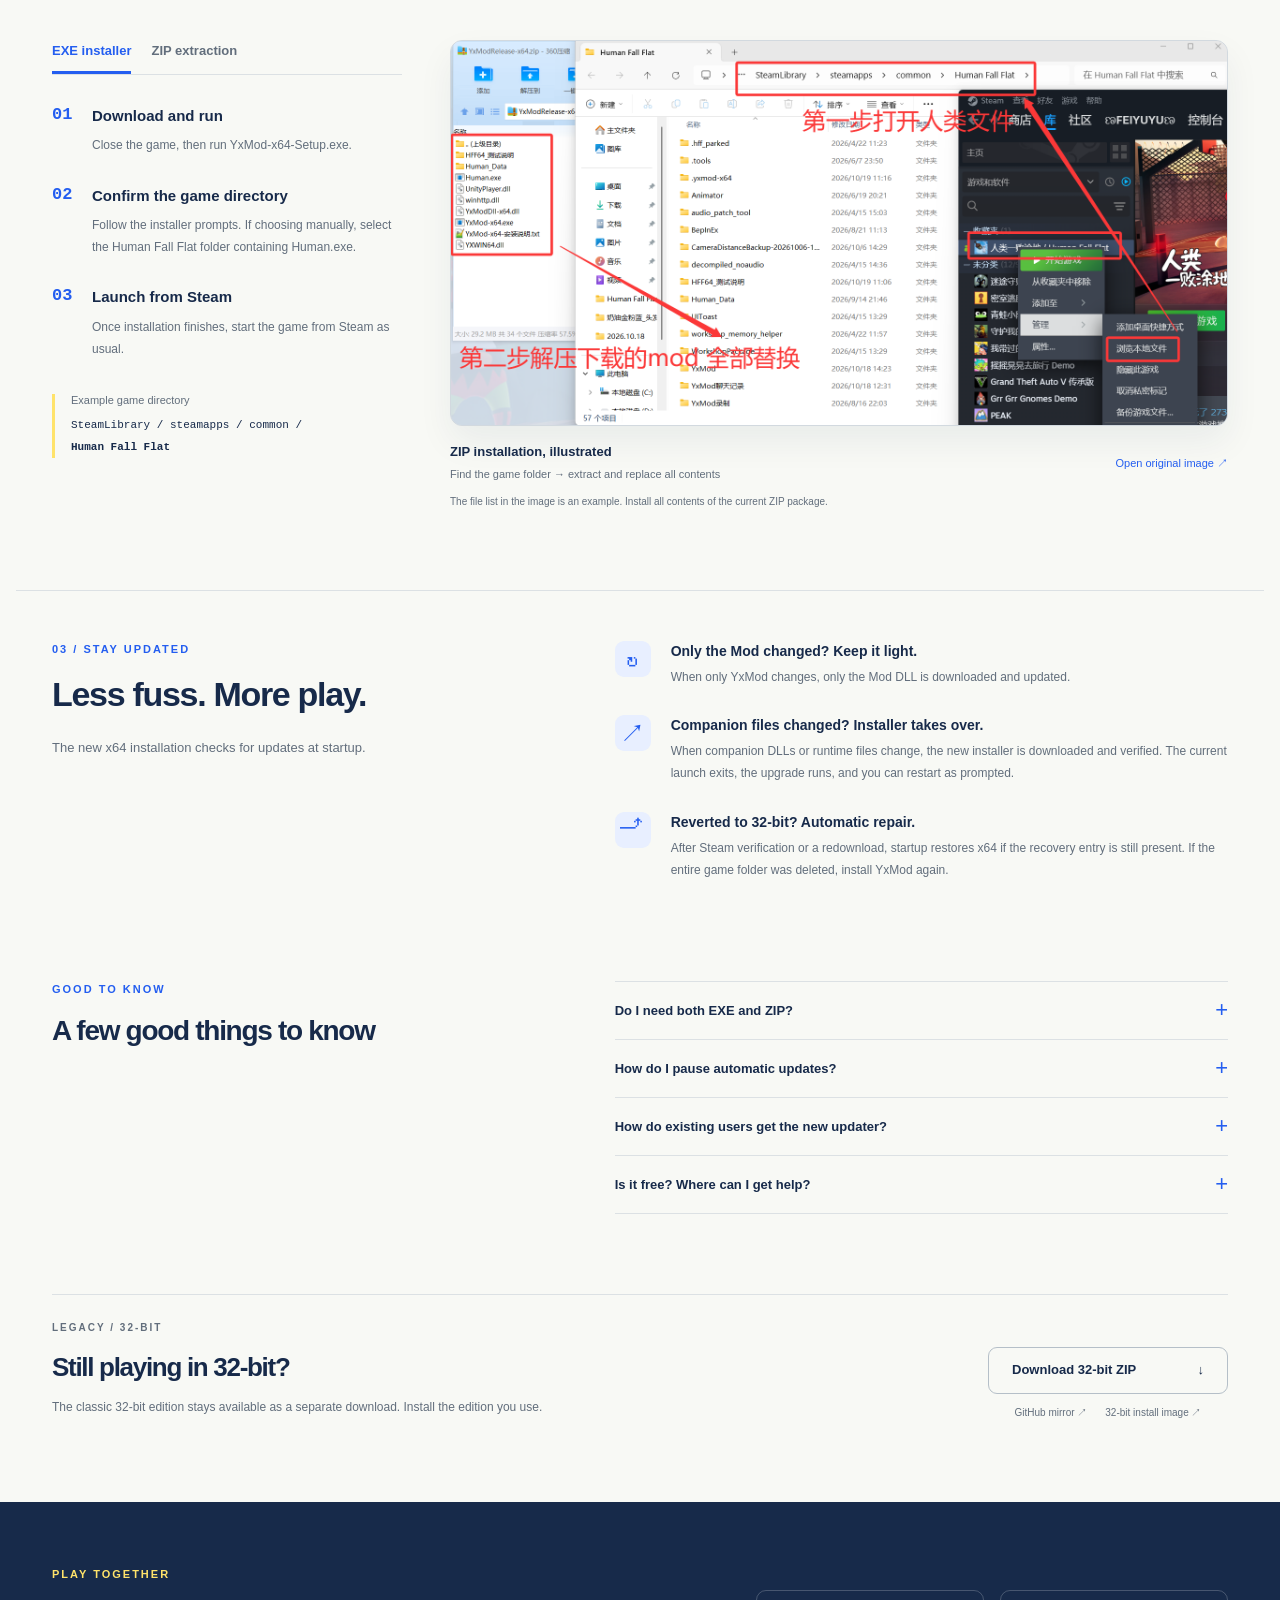
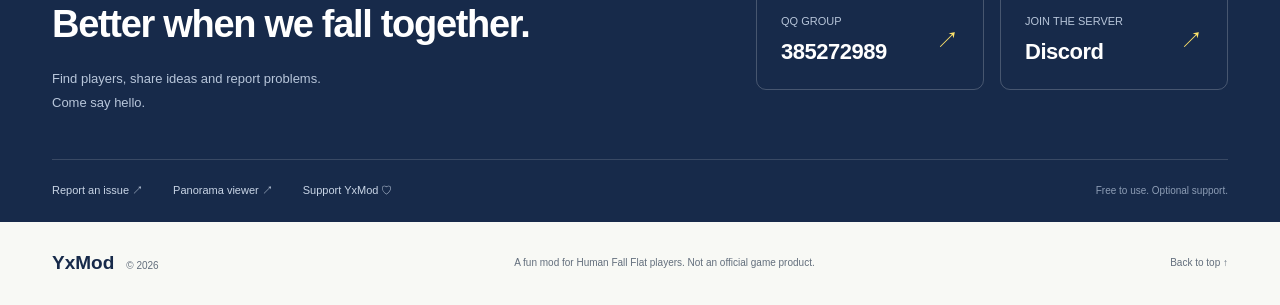
==== commit 4fe9ca7c: "重新设计下载站并加入 x64 图文安装教程" ====
--- a/index.html
+++ b/index.html
@@ -1,871 +1,58 @@
-<!DOCTYPE html>
+<!doctype html>
 <html lang="zh-CN">
 <head>
-<meta charset="UTF-8" />
-<meta name="viewport" content="width=device-width, initial-scale=1.0" />
-<title>YxMod</title>
-<style>
-    :root {
-        color-scheme: light;
-        --bg: #eaf3ff;
-        --card: #ffffff;
-        --text: #18314d;
-        --muted: #5e748e;
-        --primary: #2f7cf6;
-        --primary-2: #25b27c;
-        --primary-3: #2bc7d9;
-        --soft-primary: rgba(47, 124, 246, 0.10);
-        --soft-primary-2: rgba(37, 178, 124, 0.12);
-        --border: rgba(74, 138, 200, 0.16);
-        --shadow: 0 24px 60px rgba(24, 49, 77, 0.08);
-    }
-
-    * {
-        box-sizing: border-box;
-    }
-
-    body {
-        position: relative;
-        margin: 0;
-        font-family: "Segoe UI", "Noto Sans KR", "PingFang SC", "Microsoft YaHei", sans-serif;
-        color: var(--text);
-        padding: 24px;
-        overflow-x: hidden;
-        background:
-            radial-gradient(circle at -5% -10%, rgba(47, 124, 246, 0.14), transparent 34%),
-            radial-gradient(circle at 100% 0%, rgba(43, 199, 217, 0.12), transparent 28%),
-            radial-gradient(circle at 85% 12%, rgba(37, 178, 124, 0.12), transparent 26%),
-            linear-gradient(135deg, #f5fbff 0%, #eaf3ff 46%, #eefbfa 100%),
-            var(--bg);
-    }
-
-    body::before {
-        content: "";
-        position: fixed;
-        inset: 0;
-        z-index: -2;
-        background:
-            linear-gradient(135deg, rgba(25, 43, 63, 0.42), rgba(15, 71, 93, 0.30)),
-            url("./site-background.jpg") center center / cover no-repeat;
-        transform: scale(1.02);
-    }
-
-    body::after {
-        content: "";
-        position: fixed;
-        inset: 0;
-        z-index: -1;
-        background:
-            linear-gradient(180deg, rgba(234, 243, 255, 0.82), rgba(234, 243, 255, 0.88)),
-            radial-gradient(circle at top left, rgba(47, 124, 246, 0.16), transparent 30%),
-            radial-gradient(circle at top right, rgba(37, 178, 124, 0.14), transparent 26%);
-        pointer-events: none;
-    }
-
-    .page {
-        max-width: 960px;
-        margin: 0 auto;
-    }
-
-    .hero,
-    .card {
-        background: var(--card);
-        border: 1px solid var(--border);
-        border-radius: 22px;
-        box-shadow: var(--shadow);
-    }
-
-    .hero {
-        padding: 42px 34px 30px;
-        background:
-            radial-gradient(circle at top right, rgba(43, 199, 217, 0.16), transparent 30%),
-            linear-gradient(135deg, rgba(47, 124, 246, 0.16), rgba(43, 199, 217, 0.12) 45%, rgba(37, 178, 124, 0.16)),
-            linear-gradient(180deg, rgba(255, 255, 255, 0.92), rgba(255, 255, 255, 0.98)),
-            var(--card);
-        box-shadow: 0 30px 70px rgba(31, 86, 160, 0.12);
-    }
-
-    .hero-top {
-        display: flex;
-        justify-content: space-between;
-        gap: 16px;
-        align-items: flex-start;
-    }
-
-    .badge {
-        display: inline-flex;
-        align-items: center;
-        padding: 8px 14px;
-        border-radius: 999px;
-        background: linear-gradient(135deg, rgba(47, 124, 246, 0.14), rgba(43, 199, 217, 0.12), rgba(37, 178, 124, 0.14));
-        color: var(--primary);
-        font-size: 14px;
-        font-weight: 700;
-        border: 1px solid rgba(47, 124, 246, 0.12);
-    }
-
-    .lang-trigger-wrap {
-        position: relative;
-    }
-
-    .lang-indicator {
-        display: inline-flex;
-        align-items: center;
-        gap: 8px;
-        color: var(--primary);
-        font-size: 14px;
-        white-space: nowrap;
-        cursor: pointer;
-        user-select: none;
-        padding: 10px 15px;
-        border-radius: 999px;
-        background: linear-gradient(135deg, rgba(255, 255, 255, 0.82), rgba(244, 250, 255, 0.94));
-        border: 1px solid rgba(47, 124, 246, 0.14);
-        font-weight: 700;
-        box-shadow: 0 12px 28px rgba(47, 124, 246, 0.08);
-    }
-
-    .lang-indicator:hover {
-        color: #1959bf;
-        background: linear-gradient(135deg, rgba(255, 255, 255, 0.92), rgba(241, 251, 255, 0.98));
-    }
-
-    .lang-switcher {
-        display: none;
-        position: absolute;
-        right: 0;
-        top: calc(100% + 10px);
-        z-index: 20;
-        min-width: 220px;
-        padding: 14px;
-        border: 1px solid var(--border);
-        border-radius: 16px;
-        background: rgba(255, 255, 255, 0.98);
-        box-shadow: var(--shadow);
-        backdrop-filter: blur(10px);
-    }
-
-    .lang-switcher.visible {
-        display: block;
-    }
-
-    .lang-switcher-title {
-        font-size: 13px;
-        color: var(--muted);
-        margin-bottom: 10px;
-    }
-
-    .lang-buttons {
-        display: flex;
-        gap: 8px;
-        flex-wrap: wrap;
-    }
-
-    .lang-button {
-        border: 1px solid var(--border);
-        background: linear-gradient(180deg, #f8fcff, #f2f9ff);
-        color: var(--text);
-        border-radius: 10px;
-        padding: 8px 12px;
-        font-size: 13px;
-        cursor: pointer;
-        font-weight: 700;
-    }
-
-    .lang-button.active {
-        background: linear-gradient(135deg, var(--primary), var(--primary-3), var(--primary-2));
-        color: #fff;
-        border-color: transparent;
-    }
-
-    h1 {
-        margin: 18px 0 12px;
-        font-size: clamp(38px, 7vw, 56px);
-        line-height: 1;
-        letter-spacing: -0.03em;
-    }
-
-    .lead {
-        margin: 0;
-        max-width: 760px;
-        font-size: 18px;
-        line-height: 1.9;
-        color: var(--muted);
-    }
-
-    .hero-highlight {
-        margin-top: 22px;
-        display: grid;
-        grid-template-columns: minmax(260px, 1.1fr) minmax(220px, 0.9fr);
-        gap: 16px;
-    }
-
-    .highlight-box,
-    .group-box {
-        border-radius: 18px;
-        padding: 20px 22px;
-    }
-
-    .highlight-box {
-        background: linear-gradient(135deg, rgba(255, 255, 255, 0.82), rgba(246, 252, 255, 0.72));
-        border: 1px solid rgba(47, 124, 246, 0.12);
-        box-shadow: inset 0 1px 0 rgba(255, 255, 255, 0.40);
-    }
-
-    .group-box {
-        display: block;
-        background: linear-gradient(135deg, rgba(47, 124, 246, 0.26), rgba(43, 199, 217, 0.20) 52%, rgba(37, 178, 124, 0.24));
-        border: 1px solid rgba(47, 124, 246, 0.18);
-        text-decoration: none;
-        transition: transform 0.15s ease, box-shadow 0.15s ease, border-color 0.15s ease;
-        box-shadow:
-            inset 0 1px 0 rgba(255, 255, 255, 0.34),
-            0 18px 40px rgba(38, 124, 197, 0.16);
-    }
-
-    .group-box:hover {
-        transform: translateY(-2px);
-        box-shadow:
-            inset 0 1px 0 rgba(255, 255, 255, 0.36),
-            0 22px 48px rgba(38, 124, 197, 0.20);
-        border-color: rgba(47, 124, 246, 0.30);
-    }
-
-    .mini-label {
-        display: block;
-        font-size: 13px;
-        color: var(--muted);
-        margin-bottom: 8px;
-        font-weight: 700;
-        letter-spacing: 0.04em;
-    }
-
-    .group-number {
-        display: inline-block;
-        font-size: clamp(30px, 5vw, 40px);
-        font-weight: 800;
-        line-height: 1;
-        color: #0e4f7b;
-        letter-spacing: 0.03em;
-    }
-
-    .group-text,
-    .highlight-text {
-        margin: 10px 0 0;
-        color: var(--muted);
-        line-height: 1.7;
-        font-size: 15px;
-    }
-
-    .group-box .mini-label,
-    .group-box .group-text {
-        color: #155b73;
-    }
-
-    .grid {
-        display: grid;
-        grid-template-columns: repeat(auto-fit, minmax(280px, 1fr));
-        gap: 18px;
-        margin-top: 22px;
-    }
-
-    .card {
-        padding: 24px;
-        margin-top: 20px;
-        background: linear-gradient(180deg, rgba(255, 255, 255, 0.94), rgba(255, 255, 255, 0.90));
-    }
-
-    .section-title {
-        margin: 0 0 14px;
-        font-size: 22px;
-        letter-spacing: -0.02em;
-    }
-
-    .section-text,
-    .card p,
-    .card li {
-        color: var(--muted);
-        line-height: 1.8;
-        font-size: 16px;
-    }
-
-    .actions {
-        display: flex;
-        flex-wrap: wrap;
-        gap: 12px;
-        margin-top: 24px;
-    }
-
-    .button {
-        display: inline-flex;
-        align-items: center;
-        justify-content: center;
-        min-height: 48px;
-        padding: 0 18px;
-        border-radius: 12px;
-        text-decoration: none;
-        font-weight: 700;
-        transition: transform 0.15s ease, box-shadow 0.15s ease, background 0.15s ease;
-    }
-
-    .button:hover {
-        transform: translateY(-1px);
-    }
-
-    .button-primary {
-        color: #fff;
-        background: linear-gradient(135deg, var(--primary), var(--primary-3) 48%, var(--primary-2));
-        box-shadow: 0 14px 28px rgba(47, 124, 246, 0.24);
-    }
-
-    .button-secondary {
-        color: #fff;
-        background: linear-gradient(135deg, var(--primary), var(--primary-3) 48%, var(--primary-2));
-        box-shadow: 0 14px 28px rgba(47, 124, 246, 0.22);
-    }
-
-    .button-ghost {
-        color: #fff;
-        background: linear-gradient(135deg, var(--primary), var(--primary-3) 48%, var(--primary-2));
-        border: 1px solid transparent;
-        box-shadow: 0 14px 28px rgba(47, 124, 246, 0.22);
-    }
-
-    .button-primary:hover,
-    .button-secondary:hover,
-    .button-ghost:hover {
-        box-shadow: 0 18px 34px rgba(47, 124, 246, 0.28);
-    }
-
-    ul {
-        margin: 0;
-        padding-left: 20px;
-    }
-
-    .notice {
-        border-left: 4px solid var(--primary);
-        padding-left: 14px;
-        margin-top: 16px;
-    }
-
-    .warm-note {
-        margin-top: 14px;
-        padding: 14px 16px;
-        border-radius: 14px;
-        background: linear-gradient(135deg, rgba(47, 124, 246, 0.11), rgba(43, 199, 217, 0.08), rgba(37, 178, 124, 0.10));
-        color: #275170;
-        font-size: 15px;
-        line-height: 1.7;
-        border: 1px solid rgba(47, 124, 246, 0.10);
-    }
-
-    .link-list {
-        display: grid;
-        gap: 10px;
-        margin-top: 16px;
-    }
-
-    .link-row {
-        display: flex;
-        justify-content: space-between;
-        gap: 14px;
-        align-items: center;
-        padding: 13px 15px;
-        border: 1px solid rgba(47, 124, 246, 0.12);
-        border-radius: 14px;
-        background: linear-gradient(135deg, rgba(255, 255, 255, 0.88), rgba(244, 250, 255, 0.82));
-        color: var(--text);
-        text-decoration: none;
-    }
-
-    .link-row:hover {
-        border-color: rgba(47, 124, 246, 0.28);
-        box-shadow: 0 12px 26px rgba(47, 124, 246, 0.10);
-    }
-
-    .link-row span {
-        color: var(--muted);
-        font-size: 14px;
-        word-break: break-all;
-        text-align: right;
-    }
-
-    .support-actions {
-        display: grid;
-        grid-template-columns: repeat(auto-fit, minmax(260px, 1fr));
-        gap: 14px;
-        margin-top: 18px;
-    }
-
-    .support-action {
-        display: flex;
-        flex-direction: column;
-        gap: 8px;
-        min-height: 118px;
-        padding: 22px;
-        border-radius: 16px;
-        border: 1px solid rgba(47, 124, 246, 0.16);
-        background:
-            radial-gradient(circle at top right, rgba(43, 199, 217, 0.18), transparent 34%),
-            linear-gradient(135deg, rgba(47, 124, 246, 0.14), rgba(37, 178, 124, 0.12)),
-            rgba(255, 255, 255, 0.92);
-        color: var(--text);
-        text-decoration: none;
-        box-shadow: 0 16px 34px rgba(47, 124, 246, 0.12);
-    }
-
-    .support-action:hover {
-        transform: translateY(-2px);
-        border-color: rgba(47, 124, 246, 0.32);
-        box-shadow: 0 22px 42px rgba(47, 124, 246, 0.18);
-    }
-
-    .support-action strong {
-        font-size: 24px;
-        line-height: 1.15;
-    }
-
-    .support-action span {
-        color: var(--muted);
-        line-height: 1.55;
-        font-size: 15px;
-    }
-
-    .support-qr-wrap {
-        margin-top: 18px;
-        max-width: 300px;
-    }
-
-    .stats {
-        display: flex;
-        flex-wrap: wrap;
-        gap: 12px;
-        margin-top: 18px;
-    }
-
-    .stats img {
-        height: 28px;
-    }
-
-    .install-image {
-        width: 100%;
-        margin-top: 18px;
-        border-radius: 16px;
-        border: 1px solid var(--border);
-        box-shadow: var(--shadow);
-        display: block;
-    }
-
-    .support-image {
-        width: 100%;
-        border-radius: 16px;
-        border: 1px solid var(--border);
-        box-shadow: var(--shadow);
-        display: block;
-    }
-
-    .support-card {
-        padding: 20px 24px;
-    }
-
-    footer {
-        text-align: center;
-        color: var(--muted);
-        font-size: 14px;
-        margin: 26px 0 6px;
-    }
-
-    @media (max-width: 760px) {
-        .hero-highlight {
-            grid-template-columns: 1fr;
-        }
-    }
-
-    @media (max-width: 640px) {
-        body {
-            padding: 16px;
-        }
-
-        .hero,
-        .card {
-            padding: 22px 18px;
-        }
-
-        .hero-top {
-            flex-direction: column;
-        }
-
-        .lang-switcher {
-            left: 0;
-            right: auto;
-        }
-
-        .support-qr-wrap {
-            max-width: none;
-        }
-    }
-</style>
+<meta charset="utf-8"><meta name="viewport" content="width=device-width, initial-scale=1"><meta name="theme-color" content="#172a4a">
+<meta name="description" content="YxMod · 人类一败涂地娱乐模组。下载 Windows x64 安装器或 ZIP 解压包，查看图文安装教程，也可下载经典 32 位版本。">
+<title>YxMod · 把快乐，玩出新花样</title><link rel="icon" href="./favicon.svg" type="image/svg+xml"><link rel="stylesheet" href="./site.css"><script src="./site.js" defer></script>
 </head>
 <body>
-<div class="page">
-    <section class="hero">
-        <div class="hero-top">
-            <div class="badge" data-i18n="badge">Humans Fall Flat Mod</div>
-            <div class="lang-trigger-wrap">
-                <div class="lang-indicator" id="lang-indicator">
-                    <span data-i18n="languageLabel">语言</span>: <span id="current-language">简体中文</span>
-                </div>
-                <div class="lang-switcher" id="lang-switcher">
-                    <div class="lang-switcher-title" data-i18n="langSwitcherHint">手动切换语言</div>
-                    <div class="lang-buttons">
-                        <button class="lang-button" type="button" data-lang="zh">简体中文</button>
-                        <button class="lang-button" type="button" data-lang="en">English</button>
-                        <button class="lang-button" type="button" data-lang="ko">한국어</button>
-                    </div>
-                </div>
-            </div>
-        </div>
-
-        <h1 data-i18n="title">YxMod</h1>
-        <p class="lead" data-i18n="lead">
-            YxMod 是《人类一败涂地》的娱乐模组，主打好玩、轻松、整活。定点、飞天、闪现、挂件这些功能都能直接体验。现在这个页面继续提供静态下载，项目本体已经闭源，后续主要通过 Issue 收集问题和建议。
-        </p>
-
-        <div class="hero-highlight">
-            <div class="highlight-box">
-                <span class="mini-label" data-i18n="highlightLabel">这页现在做什么</span>
-                <p class="highlight-text" data-i18n="highlightText">
-                    你可以在这里下载最新静态包、看安装教程、进群交流，也可以去 GitHub Issues 反馈问题。普通玩家直接下载就行，遇到问题再来提。
-                </p>
-            </div>
-            <a class="group-box" href="https://qm.qq.com/cgi-bin/qm/qr?k=iogA2WDffF0rVFl37BfiIQ2_Czf_lUaf&jump_from=webapi&authKey=dO9G8cm4iAVqvZJ6aglLsL7pUNgOV/+d3xJSeKMbuXcsydb1tok4UQrVHNM6c4Fa" target="_blank" rel="noopener noreferrer">
-                <span class="mini-label" data-i18n="groupLabel">交流群</span>
-                <div class="group-number">385272989</div>
-                <p class="group-text" data-i18n="groupText">
-                    想找人一起玩、问安装问题、看更新消息，直接进群会更快。
-                </p>
-            </a>
-        </div>
-
-        <div class="actions">
-            <a class="button button-primary" href="https://cdn.jsdelivr.net/gh/kang-png/YxModDll-Static@main/YxModRelease.zip" target="_blank" rel="noopener noreferrer" data-i18n="downloadPrimary">下载最新版本</a>
-            <a class="button button-secondary" href="https://github.com/kang-png/YxModDll-Static/raw/refs/heads/main/YxModRelease.zip" target="_blank" rel="noopener noreferrer" data-i18n="downloadGithub">GitHub 原始链接</a>
-            <a class="button button-ghost" href="https://github.com/kang-png/YxModDll-Static/issues" target="_blank" rel="noopener noreferrer" data-i18n="issueButton">提交 Issue</a>
-            <a class="button button-ghost" href="https://discord.gg/fKz89kdUjZ" target="_blank" rel="noopener noreferrer" data-i18n="discordButton">Discord 社区</a>
-        </div>
-    </section>
-
-    <div class="grid">
-        <section class="card">
-            <h2 class="section-title" data-i18n="downloadTitle">下载说明</h2>
-            <p class="section-text" data-i18n="downloadText">
-                页面已经移除 Gitee 下载入口，保留静态包和几个常用镜像链接。哪个下得顺手就用哪个，不需要纠结。
-            </p>
-            <div class="actions">
-                <a class="button button-ghost" href="https://edgeone.gh-proxy.com/https://github.com/kang-png/YxModDll-Static/raw/refs/heads/main/YxModRelease.zip" target="_blank" rel="noopener noreferrer" data-i18n="downloadEdgeOne">EdgeOne 加速下载</a>
-                <a class="button button-ghost" href="https://hk.gh-proxy.com/https://github.com/kang-png/YxModDll-Static/raw/refs/heads/main/YxModRelease.zip" target="_blank" rel="noopener noreferrer" data-i18n="downloadHk">HK Proxy 加速下载</a>
-                <a class="button button-ghost" href="https://gh-proxy.com/https://github.com/kang-png/YxModDll-Static/raw/refs/heads/main/YxModRelease.zip" target="_blank" rel="noopener noreferrer" data-i18n="downloadGhProxy">GH Proxy 加速下载</a>
-                <a class="button button-ghost" href="https://gh.llkk.cc/https://github.com/kang-png/YxModDll-Static/raw/refs/heads/main/YxModRelease.zip" target="_blank" rel="noopener noreferrer" data-i18n="downloadLlkk">llkk GitHub 加速下载</a>
-            </div>
-        </section>
-
-        <section class="card">
-            <h2 class="section-title" data-i18n="projectTitle">项目状态</h2>
-            <p class="section-text" data-i18n="projectText">
-                现在项目已经闭源，不再公开主仓库代码。后续如果你发现 bug、安装失败、功能异常，或者有想提的建议，都统一走指定的 Issues 页面。
-            </p>
-            <p class="notice">
-                <strong data-i18n="issueOnlyTitle">Issue 收集地址：</strong>
-                <a href="https://github.com/kang-png/YxModDll-Static/issues" target="_blank" rel="noopener noreferrer">https://github.com/kang-png/YxModDll-Static/issues</a>
-            </p>
-            <div class="warm-note" data-i18n="projectWarmNote">
-                只要你把问题描述清楚一点，比如系统、报错、安装位置、复现方式，处理起来会快很多。
-            </div>
-        </section>
-    </div>
-
-    <section class="card">
-        <h2 class="section-title" data-i18n="installTitle">安装步骤</h2>
-        <ul>
-            <li data-i18n="installStep1">先下载压缩包，解压后会看到 `winhttp.dll` 和 `YxModDll.dll`。</li>
-            <li data-i18n="installStep2">在 Steam 里打开《人类一败涂地》的本地文件夹。</li>
-            <li data-i18n="installStep3">把这两个文件放进游戏目录里，和 `Human.exe` 放在一起。</li>
-        </ul>
-        <img class="install-image" src="./install-guide.png" alt="YxMod 安装教程" />
-        <div class="warm-note" data-i18n="installWarmNote">
-            如果你是第一次装模组，照着图一步一步来就够了。大多数安装问题，基本都是文件没有放到游戏根目录。
-        </div>
-    </section>
-
-    <section class="card support-card">
-        <h2 class="section-title" data-i18n="supportTitle">无偿赞助</h2>
-        <p class="section-text" data-i18n="supportText">
-            YxMod 目前仍然是免费提供给大家使用的。如果你觉得这个项目帮到了你，或者只是单纯想支持一下后续维护，可以随意赞助，不赞助也完全没关系。
-        </p>
-        <div class="support-actions">
-            <a class="support-action" href="https://www.patreon.com/cw/dudu211/membership" target="_blank" rel="noopener noreferrer">
-                <strong>Patreon</strong>
-                <span data-i18n="patreonHint">国外用户推荐使用 Patreon，适合美元订阅和国际付款。</span>
-            </a>
-            <a class="support-action" href="https://afdian.com/a/palworld_mc1_top" target="_blank" rel="noopener noreferrer">
-                <strong>爱发电</strong>
-                <span data-i18n="afdianHint">国内用户推荐使用爱发电，支付和查看都更方便。</span>
-            </a>
-        </div>
-        <div class="support-qr-wrap">
-            <img class="support-image" src="./support-qr.jpg" alt="YxMod 无偿赞助二维码" />
-        </div>
-        <div class="warm-note" data-i18n="supportWarmNote">
-            赞助完全自愿，没有任何功能门槛，也不会影响正常下载和使用。
-        </div>
-    </section>
-
-    <section class="card">
-        <h2 class="section-title" data-i18n="communityTitle">社区交流</h2>
-        <p class="section-text" data-i18n="communityText">
-            国内交流主要在 QQ 群，国外玩家和英文反馈可以进 Discord。安装问题、使用反馈、bug 报告都可以从这些入口联系。
-        </p>
-        <div class="link-list">
-            <a class="link-row" href="https://discord.gg/fKz89kdUjZ" target="_blank" rel="noopener noreferrer">
-                <strong>Discord</strong>
-                <span>discord.gg/fKz89kdUjZ</span>
-            </a>
-            <a class="link-row" href="https://qm.qq.com/cgi-bin/qm/qr?k=iogA2WDffF0rVFl37BfiIQ2_Czf_lUaf&jump_from=webapi&authKey=dO9G8cm4iAVqvZJ6aglLsL7pUNgOV/+d3xJSeKMbuXcsydb1tok4UQrVHNM6c4Fa" target="_blank" rel="noopener noreferrer">
-                <strong data-i18n="qqGroupLabel">QQ 群</strong>
-                <span>385272989</span>
-            </a>
-        </div>
-    </section>
-
-    <section class="card">
-        <h2 class="section-title" data-i18n="feedbackTitle">语言与反馈</h2>
-        <p class="section-text" data-i18n="feedbackText">
-            页面会根据浏览器语言自动切换为简体中文、English 或 한국어。为了方便测试，我加了一个隐藏入口：连续点击右上角语言区域 5 次，就能手动切换语言。
-        </p>
-        <div class="stats">
-            <a href="https://github.com/kang-png/YxModDll-Static/issues" target="_blank" rel="noopener noreferrer">
-                <img src="https://img.shields.io/github/issues/kang-png/YxModDll-Static?style=for-the-badge" alt="GitHub Issues" />
-            </a>
-        </div>
-    </section>
-
-    <footer>
-        <span data-i18n="footer">YxMod © 2026</span>
-    </footer>
-</div>
-
-<script>
-    const translations = {
-        zh: {
-            htmlLang: "zh-CN",
-            currentLanguage: "简体中文",
-            badge: "Humans Fall Flat Mod",
-            languageLabel: "语言",
-            langSwitcherHint: "手动切换语言",
-            title: "YxMod",
-            lead: "欢迎来到 YxMod 小站。这里整理了《人类一败涂地》模组的下载、安装教程和反馈入口，方便大家轻松开玩。常用功能和整活玩法都可以直接体验，遇到问题也能很快找到地方反馈。",
-            highlightLabel: "这页现在做什么",
-            highlightText: "你可以在这里直接下载最新版本、照着图片完成安装、进群聊天交流，也可以去 GitHub Issues 提交问题或建议。第一次来不用紧张，跟着页面一步一步来就好啦。",
-            groupLabel: "交流群",
-            groupText: "想找人一起玩、问安装问题、看看最近有没有更新，来群里会更快一些。",
-            downloadPrimary: "下载最新版本",
-            downloadGithub: "GitHub 原始链接",
-            issueButton: "提交 Issue",
-            discordButton: "Discord 社区",
-            downloadTitle: "下载说明",
-            downloadText: "页面已经移除 Gitee 下载入口，目前保留主下载和几个常用镜像。你可以直接选自己下载速度更顺手的链接，不用来回折腾。",
-            downloadEdgeOne: "EdgeOne 加速下载",
-            downloadHk: "HK Proxy 加速下载",
-            downloadGhProxy: "GH Proxy 加速下载",
-            downloadLlkk: "llkk GitHub 加速下载",
-            projectTitle: "项目状态",
-            projectText: "目前项目主体已经闭源，不再公开主仓库代码。后续如果你遇到安装失败、功能异常、兼容性问题，或者有想反馈的小建议，统一在指定的 Issues 页面收集。",
-            issueOnlyTitle: "Issue 收集地址：",
-            projectWarmNote: "反馈时如果能顺手写上系统环境、报错内容、安装位置和复现方式，处理起来会快很多，真的会很感谢。",
-            installTitle: "安装步骤",
-            installStep1: "先下载压缩包，解压后你会看到 `winhttp.dll` 和 `YxModDll.dll` 这两个文件。",
-            installStep2: "在 Steam 里打开《人类一败涂地》的本地文件夹，也就是游戏根目录。",
-            installStep3: "把这两个文件放进去，和 `Human.exe` 放在同一层目录里就可以了。",
-            installWarmNote: "如果你是第一次装模组，照着下面的图片一步一步放文件就够啦。大多数安装问题，基本都是文件放错目录造成的。",
-            supportTitle: "无偿赞助",
-            supportText: "YxMod 目前依然免费提供给大家使用。如果这个项目刚好帮到了你，或者你愿意支持一下后续维护，可以选择下面的入口随意赞助；当然，不赞助也完全没关系。",
-            patreonHint: "国外用户推荐使用 Patreon，适合美元订阅和国际付款。",
-            afdianHint: "国内用户推荐使用爱发电，支付和查看都更方便。",
-            supportWarmNote: "赞助完全自愿，没有任何功能门槛，也不会影响正常下载、更新或使用体验。国内优先爱发电，国外优先 Patreon；二维码只是备用入口。",
-            communityTitle: "社区交流",
-            communityText: "国内交流主要在 QQ 群，国外玩家和英文反馈可以进 Discord。安装问题、使用反馈、bug 报告都可以从这些入口联系。",
-            qqGroupLabel: "QQ 群",
-            feedbackTitle: "语言与反馈",
-            feedbackText: "页面会根据浏览器语言自动切换为简体中文、English 或 한국어。如果想手动切换，也可以直接点右上角的语言按钮来选择。",
-            footer: "YxMod © 2026"
-        },
-        en: {
-            htmlLang: "en",
-            currentLanguage: "English",
-            badge: "Humans Fall Flat Mod",
-            languageLabel: "Language",
-            langSwitcherHint: "Switch language",
-            title: "YxMod",
-            lead: "Welcome to the YxMod page. This site keeps the download links, installation guide, and feedback entry for the Humans Fall Flat mod in one place, so you can get started without digging around.",
-            highlightLabel: "What This Page Is For",
-            highlightText: "You can download the latest build here, follow the picture guide for installation, join the community group, or send bug reports and suggestions through GitHub Issues. If this is your first visit, just follow the steps and you should be fine.",
-            groupLabel: "Community Group",
-            groupText: "If you want help, updates, or just people to play with, joining the group is the fastest option.",
-            downloadPrimary: "Download Latest Version",
-            downloadGithub: "GitHub Direct Link",
-            issueButton: "Open an Issue",
-            discordButton: "Discord Community",
-            downloadTitle: "Downloads",
-            downloadText: "The old Gitee entry has been removed. This page now keeps the main package and a few common mirrors, so you can simply use whichever link feels fastest for you.",
-            downloadEdgeOne: "EdgeOne Mirror",
-            downloadHk: "HK Proxy Mirror",
-            downloadGhProxy: "GH Proxy Mirror",
-            downloadLlkk: "llkk GitHub Mirror",
-            projectTitle: "Project Status",
-            projectText: "The main project is now closed-source and the original code repository is no longer public. If you run into install issues, unexpected behavior, or want to leave a suggestion, please use the dedicated Issues page.",
-            issueOnlyTitle: "Issue collection URL:",
-            projectWarmNote: "A clear report helps a lot. If possible, include your system, the error message, where you placed the files, and how to reproduce the issue.",
-            installTitle: "Installation",
-            installStep1: "Download the archive and extract it. You should see `winhttp.dll` and `YxModDll.dll`.",
-            installStep2: "Open the local Human Fall Flat folder from Steam, which is the game root directory.",
-            installStep3: "Place both files there, right next to `Human.exe`.",
-            installWarmNote: "If this is your first time installing a mod, the picture guide below should be enough. Most install issues happen because the files were placed in the wrong folder.",
-            supportTitle: "Optional Support",
-            supportText: "YxMod is still free to use. If this project helped you and you feel like supporting future maintenance, you can use one of the links below. It is completely optional.",
-            patreonHint: "Recommended for international users. Patreon works better for USD subscriptions and overseas payments.",
-            afdianHint: "Recommended for users in China. Afdian is easier for local payment and account access.",
-            supportWarmNote: "Support is entirely voluntary. There is no paywall, no feature lock, and normal download or use is never affected. Use Afdian in China, Patreon outside China; the QR code is only a backup option.",
-            communityTitle: "Community",
-            communityText: "Chinese discussion mainly happens in the QQ group. International users and English feedback can use Discord. Install questions, bug reports, and general feedback are all welcome there.",
-            qqGroupLabel: "QQ Group",
-            feedbackTitle: "Language and Feedback",
-            feedbackText: "The page automatically switches between Simplified Chinese, English, and Korean based on your browser language. You can also use the language button in the top-right corner to switch manually.",
-            footer: "YxMod © 2026"
-        },
-        ko: {
-            htmlLang: "ko",
-            currentLanguage: "한국어",
-            badge: "Humans Fall Flat Mod",
-            languageLabel: "언어",
-            langSwitcherHint: "언어 전환",
-            title: "YxMod",
-            lead: "YxMod 페이지에 오신 것을 환영합니다. 이곳에서는 Humans Fall Flat 모드의 다운로드, 설치 가이드, 피드백 입구를 한 번에 확인할 수 있어서 처음 오는 분도 편하게 시작할 수 있습니다.",
-            highlightLabel: "이 페이지에서 할 수 있는 일",
-            highlightText: "최신 버전을 내려받고, 그림 가이드를 보며 설치하고, 그룹에 들어가서 대화를 나누고, GitHub Issues로 문제나 제안을 보낼 수 있습니다. 처음이라도 순서대로 따라가면 어렵지 않습니다.",
-            groupLabel: "커뮤니티 그룹",
-            groupText: "설치 질문, 업데이트 확인, 같이 플레이할 사람을 찾고 싶다면 그룹에 들어오는 것이 가장 빠릅니다.",
-            downloadPrimary: "최신 버전 다운로드",
-            downloadGithub: "GitHub 원본 링크",
-            issueButton: "Issue 등록",
-            discordButton: "Discord 커뮤니티",
-            downloadTitle: "다운로드",
-            downloadText: "기존 Gitee 다운로드 항목은 제거되었습니다. 지금은 메인 패키지와 몇 가지 미러만 남겨 두었으니, 가장 잘 되는 링크를 사용하시면 됩니다.",
-            downloadEdgeOne: "EdgeOne 미러",
-            downloadHk: "HK Proxy 미러",
-            downloadGhProxy: "GH Proxy 미러",
-            downloadLlkk: "llkk GitHub 미러",
-            projectTitle: "프로젝트 상태",
-            projectText: "현재 프로젝트 본체는 비공개 소스이며 메인 코드 저장소는 더 이상 공개되지 않습니다. 설치 문제, 버그, 건의 사항은 전용 Issues 페이지에서 받고 있습니다.",
-            issueOnlyTitle: "Issue 접수 주소:",
-            projectWarmNote: "문제를 올릴 때 시스템 정보, 오류 메시지, 파일을 넣은 위치, 재현 방법까지 적어 주시면 훨씬 빠르게 확인할 수 있습니다.",
-            installTitle: "설치 방법",
-            installStep1: "압축 파일을 내려받아 풀면 `winhttp.dll` 과 `YxModDll.dll` 이 보입니다.",
-            installStep2: "Steam에서 Humans Fall Flat의 로컬 폴더, 즉 게임 루트 폴더를 엽니다.",
-            installStep3: "두 파일을 `Human.exe` 와 같은 위치에 넣으면 됩니다.",
-            installWarmNote: "처음 모드를 설치하는 경우라면 아래 그림만 순서대로 따라 하셔도 충분합니다. 대부분의 설치 문제는 파일 위치가 잘못되어 생깁니다.",
-            supportTitle: "자율 후원",
-            supportText: "YxMod는 지금도 무료로 제공되고 있습니다. 이 프로젝트가 도움이 되었거나 앞으로의 유지 보수를 응원하고 싶다면 아래 링크 중 하나로 자유롭게 후원하실 수 있습니다.",
-            patreonHint: "해외 사용자에게는 Patreon을 추천합니다. 달러 구독과 해외 결제에 더 적합합니다.",
-            afdianHint: "중국 사용자는 Afdian을 추천합니다. 현지 결제와 계정 이용이 더 편합니다.",
-            supportWarmNote: "후원은 완전히 자율이며, 기능 제한도 없고 다운로드나 사용에도 아무 영향이 없습니다. 중국에서는 Afdian, 해외에서는 Patreon을 우선 사용해 주세요. QR 코드는 예비용입니다.",
-            communityTitle: "커뮤니티",
-            communityText: "중국어 교류는 주로 QQ 그룹에서 진행됩니다. 해외 사용자와 영어 피드백은 Discord를 이용해 주세요. 설치 질문, 버그 보고, 일반 피드백 모두 환영합니다.",
-            qqGroupLabel: "QQ 그룹",
-            feedbackTitle: "언어와 피드백",
-            feedbackText: "페이지는 브라우저 언어에 따라 简体中文, English, 한국어로 자동 전환됩니다. 필요하면 오른쪽 위 언어 버튼으로 직접 바꿀 수도 있습니다.",
-            footer: "YxMod © 2026"
-        }
-    };
-
-    const langIndicator = document.getElementById("lang-indicator");
-    const langSwitcher = document.getElementById("lang-switcher");
-    const langButtons = Array.from(document.querySelectorAll(".lang-button"));
-    let manualLanguage = null;
-
-    function resolveLanguage() {
-        const params = new URLSearchParams(window.location.search);
-        const forced = params.get("lang");
-        if (forced && translations[forced]) {
-            return forced;
-        }
-        if (manualLanguage && translations[manualLanguage]) {
-            return manualLanguage;
-        }
-
-        const language = (navigator.language || navigator.userLanguage || "").toLowerCase();
-        if (language.startsWith("ko")) {
-            return "ko";
-        }
-        if (language.startsWith("en")) {
-            return "en";
-        }
-        return "zh";
-    }
-
-    function updateLangButtons(activeLanguage) {
-        langButtons.forEach((button) => {
-            button.classList.toggle("active", button.dataset.lang === activeLanguage);
-        });
-    }
-
-    function applyLanguage(language) {
-        const locale = translations[language] || translations.zh;
-        document.documentElement.lang = locale.htmlLang;
-        document.title = locale.title;
-
-        document.querySelectorAll("[data-i18n]").forEach((element) => {
-            const key = element.getAttribute("data-i18n");
-            if (locale[key]) {
-                element.textContent = locale[key];
-            }
-        });
-
-        const currentLanguage = document.getElementById("current-language");
-        if (currentLanguage) {
-            currentLanguage.textContent = locale.currentLanguage;
-        }
-
-        const installImage = document.querySelector(".install-image");
-        if (installImage) {
-            installImage.alt = locale.installTitle;
-        }
-
-        updateLangButtons(language);
-    }
-
-    function toggleSwitcher(forceVisible) {
-        const visible = typeof forceVisible === "boolean" ? forceVisible : !langSwitcher.classList.contains("visible");
-        langSwitcher.classList.toggle("visible", visible);
-    }
-
-    langIndicator.addEventListener("click", () => {
-        toggleSwitcher();
-    });
-
-    langButtons.forEach((button) => {
-        button.addEventListener("click", () => {
-            manualLanguage = button.dataset.lang;
-            applyLanguage(manualLanguage);
-        });
-    });
-
-    document.addEventListener("click", (event) => {
-        if (!langSwitcher.contains(event.target) && !langIndicator.contains(event.target)) {
-            toggleSwitcher(false);
-        }
-    });
-
-    applyLanguage(resolveLanguage());
-</script>
-</body>
-</html>
+<a class="skip" href="#downloads" data-i18n="skip">跳到下载</a>
+<header class="header">
+<a class="brand" href="#" aria-label="YxMod"><span class="brand-mark">Y<span>x</span></span><span>YxMod<span class="brand-sub">HUMAN FALL FLAT</span></span></a>
+<nav aria-label="Main"><a href="#downloads" data-i18n="navDownload">下载</a><a href="#install" data-i18n="navInstall">安装教程</a><a href="#community" data-i18n="navCommunity">社区</a></nav>
+<label class="language"><span class="sr-only" data-i18n="language">语言</span><select id="language" aria-label="Language"><option value="zh">简体中文</option><option value="en">English</option><option value="ko">한국어</option></select></label>
+</header>
+<main>
+<section class="hero wrap" aria-labelledby="hero-title">
+<div class="hero-copy"><div class="eyebrow"><span class="live-dot"></span><span data-i18n="eyebrow">人类一败涂地 · 娱乐模组</span></div>
+<h1 id="hero-title" data-i18n="heroTitle">把快乐，<br>玩出新花样<span class="punct">。</span></h1>
+<p class="hero-description" data-i18n="heroDescription">定点、飞天、闪现、挂件。<br>熟悉的软趴趴世界，再多一点自由发挥。</p>
+<div class="hero-actions"><a class="button button-blue" href="#downloads"><span data-i18n="heroDownload">获取 YxMod x64</span><span aria-hidden="true">↗</span></a><a class="text-link" href="#install"><span data-i18n="heroGuide">先看安装教程</span> →</a></div>
+<p class="hero-note" data-i18n="heroNote">免费使用 · Windows x64 · 经典 32 位版仍可下载</p></div>
+<div class="hero-art"><img src="./site-background.jpg" alt="Human Fall Flat" width="1920" height="620" fetchpriority="high"><div class="art-label"><span>LET'S FALL<br>INTO FUN.</span><span class="art-arrow" aria-hidden="true">↙</span></div><div class="art-caption"><span>HUMAN FALL FLAT</span><span>+ YxMod</span></div></div>
+</section>
+<div class="feature-ribbon"><div class="wrap ribbon-inner"><span data-i18n="feature1">定点 / 留住精彩瞬间</span><span aria-hidden="true">✳</span><span data-i18n="feature2">飞天 / 换个角度看世界</span><span aria-hidden="true">✳</span><span data-i18n="feature3">闪现 / 快乐说走就走</span></div></div>
+<section class="download-section" id="downloads" aria-labelledby="download-title"><div class="wrap">
+<div class="section-heading"><div><div class="eyebrow">01 / DOWNLOAD</div><h2 id="download-title" data-i18n="downloadTitle">选一种方式，即刻开玩。</h2></div><p data-i18n="downloadIntro">两种下载，同一个 x64 版本。<br>选择适合你的安装方式就好。</p></div>
+<div class="download-grid">
+<article class="download-card recommended"><div class="card-top"><span class="file-type">.EXE</span><span class="recommend-tag" data-i18n="recommended">推荐 · 更省心</span></div><h3 data-i18n="exeTitle">一键安装器</h3><p data-i18n="exeDescription">运行安装器，按提示选择游戏目录。安装、修复与后续配套组件更新，一个入口搞定。</p><a class="button button-blue download-link" href="https://fxclient.oss-cn-beijing.aliyuncs.com/YxModDll/x64/YxMod-x64-Setup.exe"><span data-i18n="exeDownload">下载 EXE 安装器</span><span aria-hidden="true">↓</span></a><div class="file-name">YxMod-x64-Setup.exe <span>Windows x64</span></div><a class="mirror" href="https://raw.githubusercontent.com/kang-png/YxModDll-Static/main/x64/YxMod-x64-Setup.exe" data-i18n="githubMirror">主下载较慢？使用 GitHub 备用下载 ↗</a></article>
+<article class="download-card"><div class="card-top"><span class="file-type">.ZIP</span><span class="plain-tag" data-i18n="zipTag">手动解压</span></div><h3 data-i18n="zipTitle">完整解压包</h3><p data-i18n="zipDescription">适合熟悉游戏目录的玩家。将压缩包内全部文件和文件夹解压到游戏目录，确认替换。</p><a class="button button-dark download-link" href="https://fxclient.oss-cn-beijing.aliyuncs.com/YxModDll/x64/YxModRelease-x64.zip"><span data-i18n="zipDownload">下载 ZIP 解压包</span><span aria-hidden="true">↓</span></a><div class="file-name">YxModRelease-x64.zip <span>Windows x64</span></div><a class="mirror" href="https://raw.githubusercontent.com/kang-png/YxModDll-Static/main/x64/YxModRelease-x64.zip" data-i18n="githubMirror">主下载较慢？使用 GitHub 备用下载 ↗</a></article>
+</div><p class="download-footnote"><span aria-hidden="true">↳</span><span data-i18n="downloadFootnote">首次从旧版升级到 x64，请运行新版安装器，或完整覆盖 ZIP。安装前先退出游戏。</span></p><p class="compatibility" data-i18n="compatibility">当前 x64 适配基线：游戏 v109749307（Unity 2017.4.13f1）。安装器会在替换文件前检查版本。</p>
+</div></section>
+<section class="install-section wrap" id="install" aria-labelledby="install-title">
+<div class="section-heading"><div><div class="eyebrow">02 / GET STARTED</div><h2 id="install-title" data-i18n="installTitle">装好，再出发。</h2></div><p data-i18n="installIntro">找到游戏目录，剩下的很简单。<br>两种安装方法选一种即可。</p></div>
+<div class="guide-layout"><div class="guide-copy">
+<div class="tabs" role="tablist" aria-label="Installation"><button id="tab-exe" type="button" role="tab" aria-selected="true" aria-controls="panel-exe" data-mode="exe" data-i18n="exeTab">EXE 一键安装</button><button id="tab-zip" type="button" role="tab" aria-selected="false" aria-controls="panel-zip" tabindex="-1" data-mode="zip" data-i18n="zipTab">ZIP 解压安装</button></div>
+<div id="panel-exe" role="tabpanel" aria-labelledby="tab-exe" tabindex="0"><ol class="steps"><li><h3 data-i18n="exeStep1">下载并运行安装器</h3><p data-i18n="exeStep1Text">先退出游戏，再运行 YxMod-x64-Setup.exe。</p></li><li><h3 data-i18n="exeStep2">确认游戏所在目录</h3><p data-i18n="exeStep2Text">按安装器提示操作。需要手动选择时，选中包含 Human.exe 的 Human Fall Flat 文件夹。</p></li><li><h3 data-i18n="exeStep3">完成后，从 Steam 启动</h3><p data-i18n="exeStep3Text">安装完成后，照常在 Steam 中启动游戏。</p></li></ol></div>
+<div id="panel-zip" role="tabpanel" aria-labelledby="tab-zip" tabindex="0" hidden><ol class="steps"><li><h3 data-i18n="zipStep1">打开游戏本地文件夹</h3><p data-i18n="zipStep1Text">Steam 游戏库 → 右键「人类一败涂地」→ 管理 → 浏览本地文件。</p></li><li><h3 data-i18n="zipStep2">全部解压，确认替换</h3><p data-i18n="zipStep2Text">退出游戏，将 ZIP 内全部文件和文件夹解压到 Human.exe 同级目录。遇到同名文件，选择替换。</p></li><li><h3 data-i18n="zipStep3">从 Steam 重新启动游戏</h3><p data-i18n="zipStep3Text">不要只复制 Mod DLL，也不要额外套一层解压文件夹。</p></li></ol></div>
+<div class="path-note"><span data-i18n="pathLabel">游戏目录示例</span><code>SteamLibrary / steamapps / common /<br><strong>Human Fall Flat</strong></code></div></div>
+<figure class="guide-figure"><button type="button" id="open-guide" class="guide-image" aria-haspopup="dialog" data-i18n-aria="zoomGuide" aria-label="放大查看安装示意图"><img src="./install-guide-x64.png" alt="Steam 管理 → 浏览本地文件，再将 ZIP 全部内容解压到 Human Fall Flat 游戏目录并替换" width="1656" height="820" loading="lazy"></button><figcaption><span><b data-i18n="imageTitle">ZIP 解压安装示意</b><span data-i18n="imageDescription">找到游戏目录 → 将压缩包全部内容替换进去</span></span><a href="./install-guide-x64.png" target="_blank" rel="noopener" data-i18n="imageZoom">查看原图 ↗</a></figcaption><p class="figure-note" data-i18n="imageNote">图中的文件列表仅作示意，请以当前下载的完整压缩包内容为准。</p></figure>
+</div></section>
+<section class="update-section wrap" aria-labelledby="update-title"><div class="update-intro"><div class="eyebrow">03 / STAY UPDATED</div><h2 id="update-title" data-i18n="updateTitle">更新，少操一点心。</h2><p data-i18n="updateIntro">安装新版 x64 后，启动时会自动检查更新。</p></div><div class="update-points">
+<article><span class="point-icon" aria-hidden="true">↻</span><div><h3 data-i18n="updateMod">只更新 Mod？轻装上阵。</h3><p data-i18n="updateModText">仅 YxMod 有变化时，只下载并更新 Mod DLL。</p></div></article>
+<article><span class="point-icon" aria-hidden="true">↗</span><div><h3 data-i18n="updateComponents">配套文件变了？安装器接手。</h3><p data-i18n="updateComponentsText">检测到配套 DLL 或运行文件更新时，会下载并校验新版安装器，退出当前启动并完成升级，再按提示重新开游戏。</p></div></article>
+<article><span class="point-icon" aria-hidden="true">⤴</span><div><h3 data-i18n="updateRepair">被还原成 32 位？自动修复。</h3><p data-i18n="updateRepairText">Steam 校验或重新下载后，只要恢复入口仍在，启动时就会恢复 x64。若整个游戏目录被删除，请重新安装一次 YxMod。</p></div></article>
+</div></section>
+<section class="faq-section wrap" aria-labelledby="faq-title"><div><div class="eyebrow">GOOD TO KNOW</div><h2 id="faq-title" data-i18n="faqTitle">你可能还想知道</h2></div><div class="faq-list">
+<details><summary data-i18n="faq1">EXE 和 ZIP 都要下载吗？</summary><p data-i18n="faq1Text">不用，选择一种即可。EXE 适合按提示安装；ZIP 适合手动完整解压。两者都是 x64 版本。</p></details>
+<details><summary data-i18n="faq2">如何暂时关闭自动更新？</summary><p data-i18n="faq2Text">在 Human.exe 同级目录创建 skip_update.flag，启动时会跳过联网更新。移除它即可恢复检查；这个开关不影响缺失 Mod 的离线补齐和 32 位回退后的自动恢复。</p></details>
+<details><summary data-i18n="faq3">旧版用户怎么接入新更新机制？</summary><p data-i18n="faq3Text">先运行一次本页的新版 x64 安装器，或完整覆盖新版 ZIP。之后仅 Mod 变化时更新 DLL，配套组件变化时由安装器接手。</p></details>
+<details><summary data-i18n="faq4">免费吗？遇到问题去哪里？</summary><p data-i18n="faq4Text">YxMod 免费使用，赞助完全自愿。安装或使用遇到问题，可以加入下方社区，或通过 GitHub 反馈。</p></details>
+</div></section>
+<section class="legacy-section wrap" id="legacy" aria-labelledby="legacy-title"><div class="legacy-label">LEGACY / 32-BIT</div><div class="legacy-body"><div><h2 id="legacy-title" data-i18n="legacyTitle">仍在使用 32 位？</h2><p data-i18n="legacyText">经典 32 位版继续保留，独立下载。请按自己使用的版本安装。</p></div><div class="legacy-actions"><a class="button button-outline" href="https://fxclient.oss-cn-beijing.aliyuncs.com/YxModDll/YxModRelease.zip"><span data-i18n="legacyDownload">下载 32 位 ZIP</span><span aria-hidden="true">↓</span></a><div><a href="https://raw.githubusercontent.com/kang-png/YxModDll-Static/main/YxModRelease.zip" data-i18n="legacyMirror">GitHub 备用下载 ↗</a><a href="./install-guide.png" target="_blank" rel="noopener" data-i18n="legacyGuide">32 位安装示意 ↗</a></div></div></div></section>
+<section class="community-section" id="community"><div class="wrap"><div class="community-top"><div><div class="eyebrow">PLAY TOGETHER</div><h2 data-i18n="communityTitle">快乐，一起加倍。</h2><p data-i18n="communityIntro">找队友、聊玩法、反馈问题。<br>欢迎来社区坐坐。</p></div><div class="community-links"><a href="https://qm.qq.com/cgi-bin/qm/qr?k=iogA2WDffF0rVFl37BfiIQ2_Czf_lUaf&amp;jump_from=webapi&amp;authKey=dO9G8cm4iAVqvZJ6aglLsL7pUNgOV/+d3xJSeKMbuXcsydb1tok4UQrVHNM6c4Fa" target="_blank" rel="noopener noreferrer"><span><small data-i18n="qqLabel">QQ 交流群</small><strong>385272989</strong></span><span aria-hidden="true">↗</span></a><a href="https://discord.gg/fKz89kdUjZ" target="_blank" rel="noopener noreferrer"><span><small data-i18n="discordLabel">加入服务器</small><strong>Discord</strong></span><span aria-hidden="true">↗</span></a></div></div><div class="community-bottom"><a href="https://github.com/kang-png/YxModDll-Static/issues" target="_blank" rel="noopener noreferrer" data-i18n="feedback">问题反馈 ↗</a><a href="./panorama.html" data-i18n="panorama">全景图预览 ↗</a><button type="button" id="open-support" data-i18n="support">支持 YxMod ♡</button><span data-i18n="freeNote">免费使用，自愿赞助。</span></div></div></section>
+</main>
+<footer class="wrap footer"><a class="footer-brand" href="#">YxMod<span>© 2026</span></a><p data-i18n="footerNote">为 Human Fall Flat 玩家制作的娱乐模组。非游戏官方产品。</p><a href="#" data-i18n="backTop">回到顶部 ↑</a></footer>
+<dialog id="guide-dialog" class="image-dialog" aria-label="ZIP installation guide"><button type="button" class="dialog-close" data-close data-i18n-aria="close" aria-label="关闭">×</button><img src="./install-guide-x64.png" alt="ZIP installation guide" width="1656" height="820"><a href="./install-guide-x64.png" target="_blank" rel="noopener" data-i18n="imageZoom">查看原图 ↗</a></dialog>
+<dialog id="support-dialog" class="support-dialog" aria-labelledby="support-title"><button type="button" class="dialog-close" data-close data-i18n-aria="close" aria-label="关闭">×</button><div class="eyebrow">THANK YOU ♡</div><h2 id="support-title" data-i18n="supportTitle">喜欢的话，请我喝杯咖啡。</h2><p data-i18n="supportText">YxMod 免费使用。你的自愿支持，会成为继续维护的动力。</p><div class="support-links"><a class="button button-blue" href="https://afdian.com/a/palworld_mc1_top" target="_blank" rel="noopener noreferrer" data-i18n="afdian">爱发电 ↗</a><a class="button button-outline" href="https://www.patreon.com/cw/dudu211/membership" target="_blank" rel="noopener noreferrer">Patreon ↗</a></div><img src="./support-qr.jpg" alt="Support QR code" width="400" loading="lazy"></dialog>
+</body></html>
--- a/site.css
+++ b/site.css
@@ -0,0 +1,13 @@
+@charset "UTF-8";
+:root{--ink:#172a4a;--muted:#626e7c;--blue:#245ef0;--yellow:#ffe36a;--paper:#f8f9f5;--line:#dce1e4;font-family:Inter,"Segoe UI","PingFang SC","Microsoft YaHei",sans-serif;color:var(--ink);background:var(--paper);font-synthesis:none}
+*{box-sizing:border-box}html{scroll-behavior:smooth;scroll-padding-top:100px}body{margin:0}a{color:inherit;text-decoration:none}button,select{font:inherit}button,a,select{-webkit-tap-highlight-color:transparent}button{cursor:pointer}a:focus-visible,button:focus-visible,select:focus-visible,summary:focus-visible,[tabindex]:focus-visible{outline:3px solid var(--blue);outline-offset:5px}img{display:block;max-width:100%}h1,h2,h3,p{margin:0}h1,h2,h3{text-wrap:balance}p{line-height:1.85}section[id]{scroll-margin-top:20px}.wrap{max-width:1248px;margin-inline:auto;padding-inline:36px}.sr-only{position:absolute;width:1px;height:1px;margin:-1px;overflow:hidden;clip:rect(0,0,0,0);white-space:nowrap}.skip{position:fixed;z-index:100;top:8px;left:8px;padding:12px;background:var(--yellow);transform:translateY(-180%)}.skip:focus{transform:none}
+.header{height:100px;max-width:1320px;padding:0 36px;margin:auto;display:flex;align-items:center;gap:40px}.brand{display:flex;align-items:center;gap:12px;font-weight:850;font-size:24px;letter-spacing:-1px}.brand-mark{width:43px;height:43px;border-radius:12px;background:var(--yellow);display:flex;align-items:center;justify-content:center;font-size:28px;transform:rotate(-5deg)}.brand-mark span{font-size:20px;color:var(--blue);margin-top:12px;margin-left:-3px}.brand-sub{display:block;font-size:8px;letter-spacing:2px;margin-top:2px}.header nav{display:flex;gap:32px;margin-left:auto;font-size:14px;font-weight:600}.header nav a:hover{color:var(--blue)}.language select{background:transparent;border:0;border-left:1px solid var(--line);color:var(--ink);padding:7px 0 7px 20px;font-size:12px;cursor:pointer}.hero{display:grid;grid-template-columns:1fr 1fr;align-items:center;gap:36px;padding-top:34px;padding-bottom:64px}.eyebrow{font-size:11px;letter-spacing:2px;font-weight:750;line-height:1.6}.hero .eyebrow{display:flex;gap:9px;align-items:center;letter-spacing:1.5px}.live-dot{width:7px;height:7px;background:var(--blue);border-radius:50%}h1{font-size:clamp(42px,4.15vw,62px);line-height:1.28;letter-spacing:-3px;margin:25px 0 24px;font-weight:850}.punct{color:var(--blue)}.hero-description{color:var(--muted);font-size:16px}.hero-actions{display:flex;align-items:center;gap:24px;margin-top:32px}.button{display:inline-flex;justify-content:space-between;align-items:center;gap:28px;border:1px solid transparent;padding:16px 23px;border-radius:9px;line-height:1.3;font-size:14px;font-weight:700;transition:transform .18s,background .18s,box-shadow .18s}.button:hover{transform:translateY(-3px);box-shadow:0 7px 16px #172a4a15}.button-blue{background:var(--blue);color:#fff}.button-blue:hover{background:#174ad1}.button-dark{background:var(--ink);color:#fff}.button-outline{border-color:#b5bfc8;background:transparent}.button-outline:hover{background:#fff}.text-link{font-size:13px;font-weight:650}.text-link:hover{color:var(--blue)}.hero-note{font-size:11px;color:var(--muted);margin-top:22px}.hero-art{position:relative;height:456px;border-radius:100px 18px 100px 18px;overflow:hidden;background:#144956;isolation:isolate}.hero-art>img{width:100%;height:100%;object-fit:cover;object-position:64% center;transition:transform .8s}.hero-art:hover>img{transform:scale(1.025)}.hero-art:after{position:absolute;inset:0;content:"";background:linear-gradient(180deg,#071f4530,transparent 45%,#071a40ae);z-index:0}.art-label{position:absolute;top:28px;left:34px;right:28px;color:#fff;display:flex;align-items:start;justify-content:space-between;z-index:1;font-size:31px;line-height:.95;letter-spacing:-1px;font-weight:900}.art-arrow{border-radius:50%;border:1px solid #ffffff77;width:42px;height:42px;font-size:32px;text-align:center;line-height:38px}.art-caption{position:absolute;left:34px;right:34px;bottom:30px;display:flex;justify-content:space-between;color:#fff;z-index:1;font-size:10px;letter-spacing:2px;font-weight:700}.art-caption span:last-child{color:var(--yellow);font-size:15px;letter-spacing:-.5px}.feature-ribbon{border-block:1px solid var(--line);background:#fff}.ribbon-inner{display:flex;justify-content:space-between;align-items:center;gap:20px;min-height:66px;font-size:12px;font-weight:650}.ribbon-inner>span:nth-child(even){color:var(--blue);font-size:20px}
+.download-section{background:#edf2fd;padding:76px 0}.section-heading{display:flex;justify-content:space-between;align-items:end;gap:32px;margin-bottom:35px}.section-heading .eyebrow,.update-intro .eyebrow,.faq-section .eyebrow{color:var(--blue)}h2{font-size:34px;letter-spacing:-1.3px;line-height:1.4;margin-top:12px}.section-heading>p{font-size:13px;color:var(--muted);max-width:350px}.download-grid{display:grid;grid-template-columns:1fr 1fr;gap:24px}.download-card{background:#fff;border-radius:16px;padding:32px;border:1px solid #dfe5ef;position:relative}.download-card.recommended{border:2px solid var(--blue);padding:31px}.card-top{display:flex;align-items:center;justify-content:space-between;margin-bottom:32px}.file-type{font-family:Consolas,monospace;font-size:40px;letter-spacing:-3px;font-weight:750;color:var(--ink)}.recommended .file-type{color:var(--blue)}.recommend-tag,.plain-tag{padding:7px 11px;border-radius:5px;font-size:11px;font-weight:700;background:var(--yellow)}.plain-tag{background:#eff2f5;color:var(--muted)}.download-card h3{font-size:25px;letter-spacing:-.8px}.download-card>p{font-size:13px;color:var(--muted);margin:12px 0 26px;min-height:48px;max-width:420px}.download-link{display:flex;width:100%;padding-block:18px}.file-name{font-family:Consolas,monospace;font-size:10px;color:var(--muted);margin:13px 0 22px;display:flex;justify-content:space-between;gap:5px;overflow-wrap:anywhere}.file-name span{white-space:nowrap}.mirror{font-size:11px;text-decoration:underline;text-underline-offset:4px;color:var(--muted)}.mirror:hover{color:var(--blue)}.download-footnote{font-size:12px;color:var(--muted);margin-top:22px;display:flex;gap:10px}.download-footnote>span:first-child{color:var(--blue);font-size:19px;line-height:1.1}
+.install-section{padding-top:84px;padding-bottom:80px}.guide-layout{display:grid;grid-template-columns:350px 1fr;gap:48px;align-items:start}.tabs{display:flex;border-bottom:1px solid var(--line);gap:20px;margin-bottom:30px}.tabs button{border:0;border-bottom:3px solid transparent;background:none;padding:13px 0;color:var(--muted);font-size:13px;font-weight:650}.tabs button[aria-selected=true]{color:var(--blue);border-bottom-color:var(--blue)}.steps{list-style:none;counter-reset:step;margin:0;padding:0}.steps li{counter-increment:step;position:relative;padding:0 0 28px 40px}.steps li:before{content:counter(step,decimal-leading-zero);position:absolute;left:0;top:0;color:var(--blue);font-family:Consolas,monospace;font-size:17px;font-weight:750}.steps h3{font-size:15px;line-height:1.5;margin-bottom:7px}.steps p{font-size:12px;color:var(--muted);line-height:1.85}.path-note{border-left:3px solid var(--yellow);padding:0 0 0 16px;margin-top:6px}.path-note>span{font-size:11px;display:block;color:var(--muted);margin-bottom:8px}.path-note code{font-size:11px;line-height:1.9;overflow-wrap:anywhere}.guide-figure{margin:0;padding-top:10px;min-width:0}.guide-image{display:block;padding:0;background:#e1e7ed;border:1px solid #d2d9df;border-radius:12px;overflow:hidden;cursor:zoom-in;width:100%;box-shadow:0 16px 35px #172a4a10}.guide-image img{width:100%;height:auto}.guide-image:hover{border-color:var(--blue)}.guide-figure figcaption{display:flex;align-items:center;justify-content:space-between;gap:20px;margin-top:18px}.guide-figure figcaption b{display:block;font-size:13px;margin-bottom:5px}.guide-figure figcaption span span{font-size:11px;color:var(--muted)}.guide-figure figcaption>a{font-size:11px;color:var(--blue);white-space:nowrap}.figure-note{color:var(--muted);font-size:10px;margin-top:12px;line-height:1.6}.update-section{display:grid;grid-template-columns:1fr 1.25fr;gap:72px;padding-block:50px 70px;border-top:1px solid var(--line)}.update-intro>p{font-size:13px;color:var(--muted);margin-top:18px}.update-points{display:grid;gap:27px}.update-points article{display:flex;gap:20px}.point-icon{flex:0 0 36px;width:36px;height:36px;display:grid;place-items:center;border-radius:9px;background:#e8efff;color:var(--blue);font-size:25px}.update-points h3{font-size:14px;margin:2px 0 7px}.update-points p{font-size:12px;color:var(--muted)}.faq-section{display:grid;grid-template-columns:1fr 1.25fr;gap:72px;padding-block:30px 80px}.faq-section h2{font-size:28px}.faq-list{border-top:1px solid var(--line)}details{border-bottom:1px solid var(--line)}summary{padding:21px 30px 21px 0;font-size:13px;font-weight:650;cursor:pointer;list-style:none;position:relative}summary::-webkit-details-marker{display:none}summary:after{content:"+";position:absolute;right:0;font-size:22px;font-weight:400;top:15px;color:var(--blue)}details[open] summary:after{content:"−"}details>p{padding:0 25px 22px 0;font-size:12px;color:var(--muted)}.legacy-section{padding-bottom:82px}.legacy-label{font-size:10px;font-weight:700;letter-spacing:2px;color:var(--muted);border-top:1px solid var(--line);padding-top:27px;margin-bottom:14px}.legacy-body{display:flex;align-items:center;justify-content:space-between;gap:36px}.legacy-body h2{font-size:26px;margin-top:0}.legacy-body p{font-size:12px;color:var(--muted);margin-top:10px}.legacy-actions{text-align:center;min-width:240px}.legacy-actions>.button{width:100%;font-size:13px;padding-block:14px}.legacy-actions>div{display:flex;justify-content:center;gap:18px;margin-top:12px;font-size:10px;color:var(--muted)}.legacy-actions>div a:hover{color:var(--blue)}
+.community-section{background:var(--ink);color:#fff;padding:64px 0 24px}.community-top{display:flex;align-items:center;justify-content:space-between;gap:50px;padding-bottom:44px}.community-top .eyebrow{color:var(--yellow)}.community-top h2{font-size:38px;margin-top:14px}.community-top p{font-size:13px;color:#b8c6da;margin-top:16px}.community-links{display:flex;gap:16px}.community-links a{display:flex;gap:48px;align-items:center;justify-content:space-between;min-width:228px;border:1px solid #ffffff35;padding:24px;border-radius:10px;transition:background .2s}.community-links a:hover{background:#ffffff10}.community-links small{display:block;font-size:11px;color:#b8c6da;margin-bottom:12px}.community-links strong{font-size:22px;letter-spacing:-.5px}.community-links a>span:last-child{font-size:23px;color:var(--yellow)}.community-bottom{display:flex;gap:30px;align-items:center;border-top:1px solid #ffffff25;padding-top:23px;font-size:11px;color:#c9d5e6}.community-bottom button{padding:0;color:inherit;background:none;border:0;font-size:inherit}.community-bottom>a:hover,.community-bottom>button:hover{color:var(--yellow)}.community-bottom>span{margin-left:auto;color:#8d9db5;font-size:10px}.footer{padding-block:30px;display:flex;gap:30px;align-items:center;justify-content:space-between;font-size:10px;color:var(--muted)}.footer-brand{font-size:19px;font-weight:800;color:var(--ink)}.footer-brand span{font-size:10px;font-weight:400;color:var(--muted);margin-left:12px}.footer>a:last-child{white-space:nowrap}.footer p{font-size:10px}dialog{border:0;border-radius:16px;padding:30px;color:var(--ink);max-width:calc(100% - 32px);max-height:calc(100dvh - 32px)}dialog::backdrop{background:#09172bd9;backdrop-filter:blur(6px)}.dialog-close{position:absolute;right:12px;top:10px;border:0;width:32px;height:32px;background:#edf2fd;border-radius:50%;font-size:24px;line-height:1}.image-dialog{width:1500px;padding:50px 16px 18px;background:#fff}.image-dialog>img{width:100%;height:auto;max-height:78dvh;object-fit:contain}.image-dialog>a{display:block;text-align:center;font-size:12px;color:var(--blue);margin-top:14px}.support-dialog{width:470px;padding:44px 32px 24px}.support-dialog h2{font-size:26px}.support-dialog p{font-size:13px;margin:15px 0 22px;color:var(--muted)}.support-links{display:flex;gap:12px}.support-links .button{justify-content:center;flex:1}.support-dialog>img{width:240px;height:auto;margin:24px auto 0}[hidden]{display:none!important}
+@media(min-width:1600px){.hero{padding-top:50px;padding-bottom:78px}.hero-art{height:490px}}
+@media(max-width:1050px){.wrap{padding-inline:28px}.hero{gap:26px}.hero-art{height:420px;border-radius:70px 15px 70px 15px}.hero-actions{gap:15px;flex-wrap:wrap}h1{font-size:45px;letter-spacing:-2px}.art-label{font-size:25px;left:25px}.guide-layout{grid-template-columns:300px 1fr;gap:30px}.community-links a{min-width:185px;gap:20px;padding:20px}.community-top{gap:25px}.community-top h2{font-size:32px}.download-card{padding:25px}.download-card.recommended{padding:24px}.update-section,.faq-section{gap:35px}.file-name{font-size:9px}.header{gap:24px}}
+@media(max-width:760px){html{scroll-padding-top:24px}.wrap{padding-inline:22px}.header{height:82px;padding-inline:22px;gap:15px}.header nav{gap:16px;font-size:12px}.header nav a:last-child{display:none}.brand{font-size:20px;gap:9px}.brand-mark{width:36px;height:36px;font-size:24px}.brand-mark span{font-size:18px}.brand-sub{font-size:6px;letter-spacing:1.4px}.language{margin-left:auto}.language select{max-width:92px;padding-left:10px;font-size:11px}.header nav{margin-left:auto}.hero{grid-template-columns:1fr;padding-top:26px;padding-bottom:32px;gap:30px}.hero-copy{padding-top:0}h1{font-size:48px;letter-spacing:-2.5px;line-height:1.25;margin-block:21px}.hero-description{font-size:14px}.hero-actions{margin-top:26px;gap:25px}.hero-note{margin-top:17px;font-size:10px}.hero-art{height:310px;border-radius:65px 14px 65px 14px}.hero-art>img{object-position:62% center}.art-label{top:25px;font-size:28px}.art-caption{bottom:22px;left:25px;right:25px}.ribbon-inner{gap:12px;min-height:54px;font-size:10px;justify-content:center;flex-wrap:wrap;padding-block:14px}.ribbon-inner>span:nth-child(4),.ribbon-inner>span:last-child{display:none}.ribbon-inner>span:nth-child(even){font-size:14px}.download-section{padding-block:48px}.section-heading{align-items:start;gap:16px;flex-direction:column;margin-bottom:27px}h2{font-size:28px;letter-spacing:-1px}.section-heading>p{font-size:12px}.section-heading>p br{display:none}.download-grid{grid-template-columns:1fr;gap:18px}.download-card{padding:26px}.download-card.recommended{padding:25px}.card-top{margin-bottom:20px}.file-type{font-size:36px}.download-card h3{font-size:23px}.download-card>p{min-height:0;margin:11px 0 23px}.file-name{font-size:10px}.download-footnote{font-size:11px;line-height:1.7}.install-section{padding-block:50px}.guide-layout{grid-template-columns:1fr;gap:27px}.tabs{gap:30px;margin-bottom:27px}.steps li{padding-bottom:23px}.steps h3{font-size:15px}.steps p{font-size:13px}.guide-figure{padding-top:0}.guide-figure figcaption{gap:12px}.guide-figure figcaption span span{font-size:10px}.guide-figure figcaption b{font-size:12px}.guide-figure figcaption>a{font-size:10px}.update-section{grid-template-columns:1fr;gap:28px;padding-block:38px 45px;margin-inline:22px;padding-inline:0}.update-points p{font-size:12px}.faq-section{grid-template-columns:1fr;gap:22px;padding-top:10px;padding-bottom:45px}.faq-section h2{font-size:27px}.legacy-section{padding-bottom:45px}.legacy-body{align-items:stretch;flex-direction:column;gap:23px}.legacy-body h2{font-size:24px}.legacy-actions{text-align:left;min-width:0;max-width:340px}.legacy-actions>div{justify-content:start}.community-section{padding-top:43px}.community-top{flex-direction:column;align-items:stretch;gap:28px;padding-bottom:30px}.community-top h2{font-size:32px}.community-links{gap:12px}.community-links a{min-width:0;flex:1;gap:8px;padding:18px 15px}.community-links strong{font-size:19px}.community-links small{font-size:10px}.community-bottom{gap:22px;flex-wrap:wrap;line-height:1.8}.community-bottom>span{margin-left:0;flex-basis:100%}.footer{flex-wrap:wrap;gap:15px;padding-block:25px}.footer p{order:3;flex-basis:100%;font-size:9px}.footer>a:last-child{margin-left:auto}.support-dialog{padding-inline:24px}.support-dialog h2{font-size:23px}}
+@media(max-width:390px){.header nav{gap:12px}.header nav a:nth-child(2){display:none}.wrap{padding-inline:18px}h1{font-size:43px}.hero-art{height:275px}.file-name{font-size:9px}.hero-actions{gap:18px}.button{padding-inline:18px;gap:20px}.download-card{padding:22px}.download-card.recommended{padding:21px}.community-links{flex-direction:column}.community-links a{padding:20px}.community-links small{margin-bottom:5px}}
+@media(prefers-reduced-motion:reduce){html{scroll-behavior:auto}*,*:before,*:after{animation:none!important;transition:none!important}}
+.compatibility{font-size:10px;color:var(--muted);margin-top:8px;padding-left:24px;line-height:1.7}
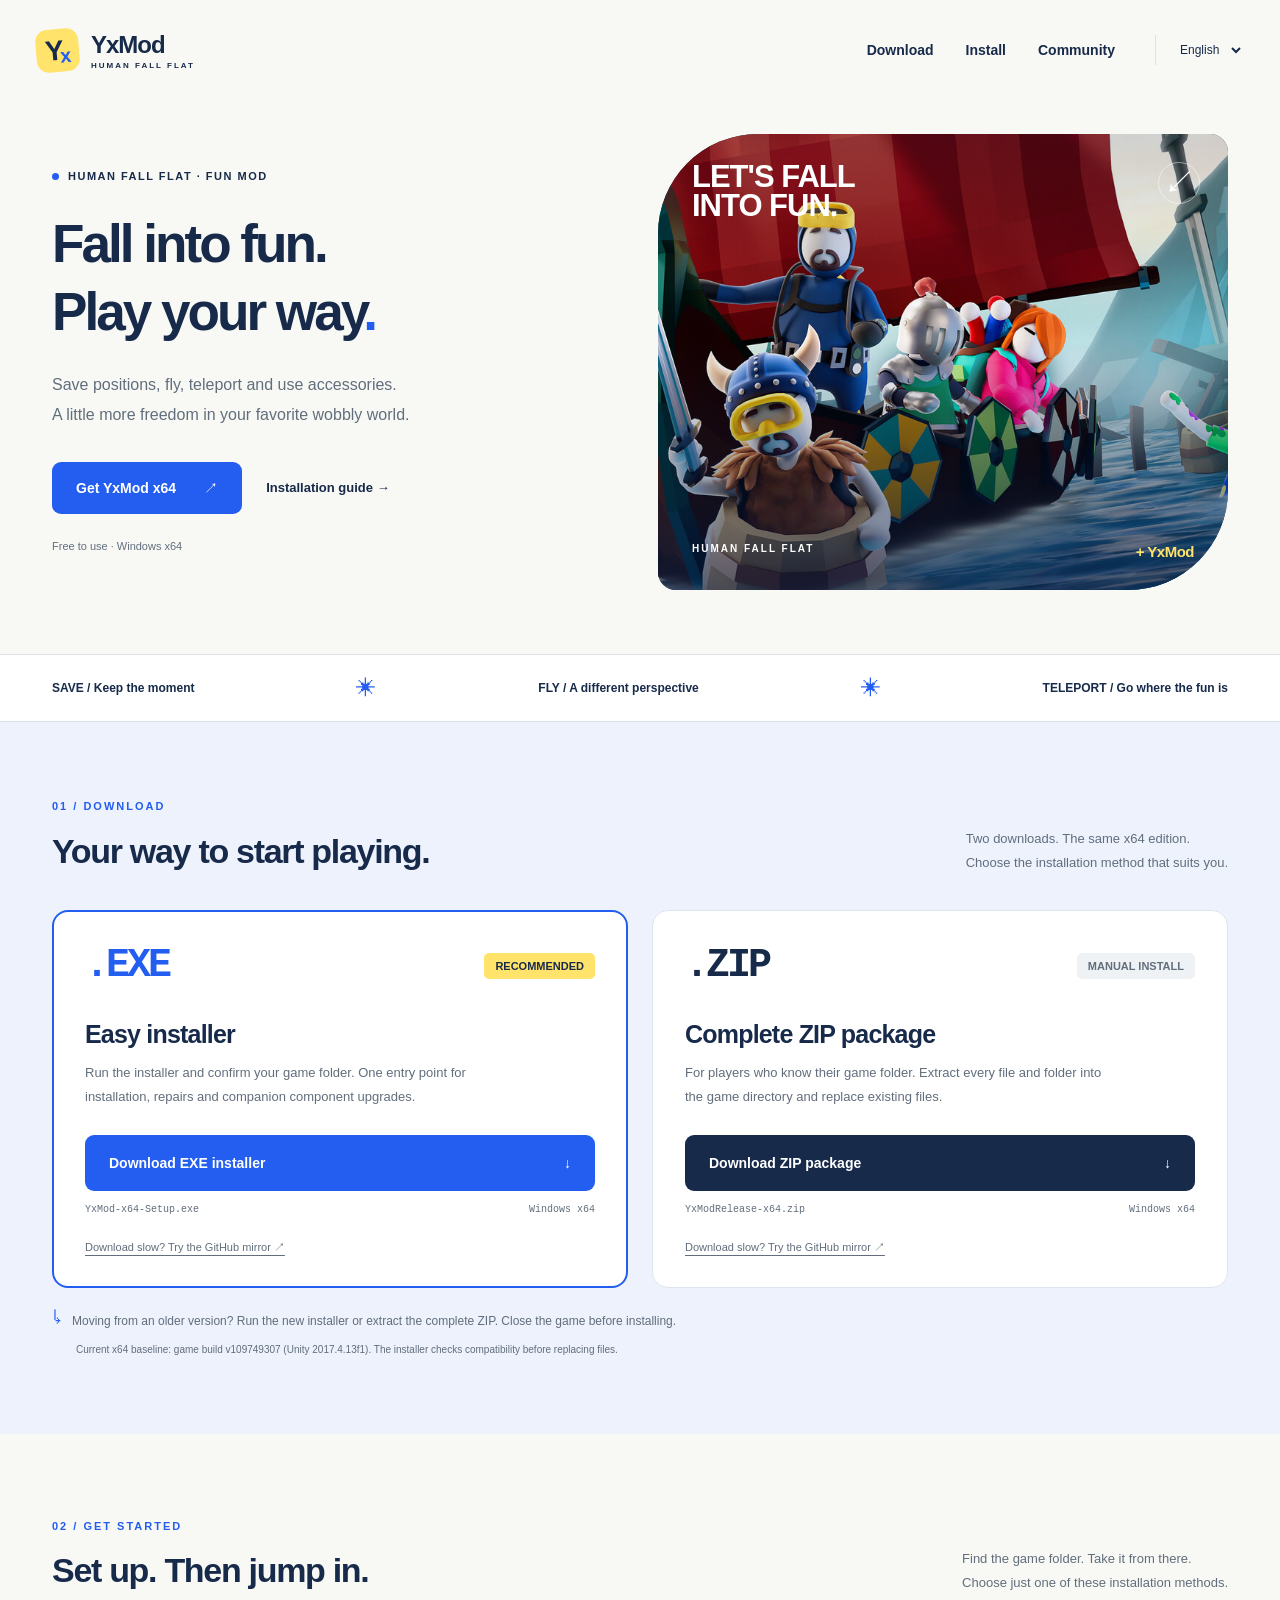
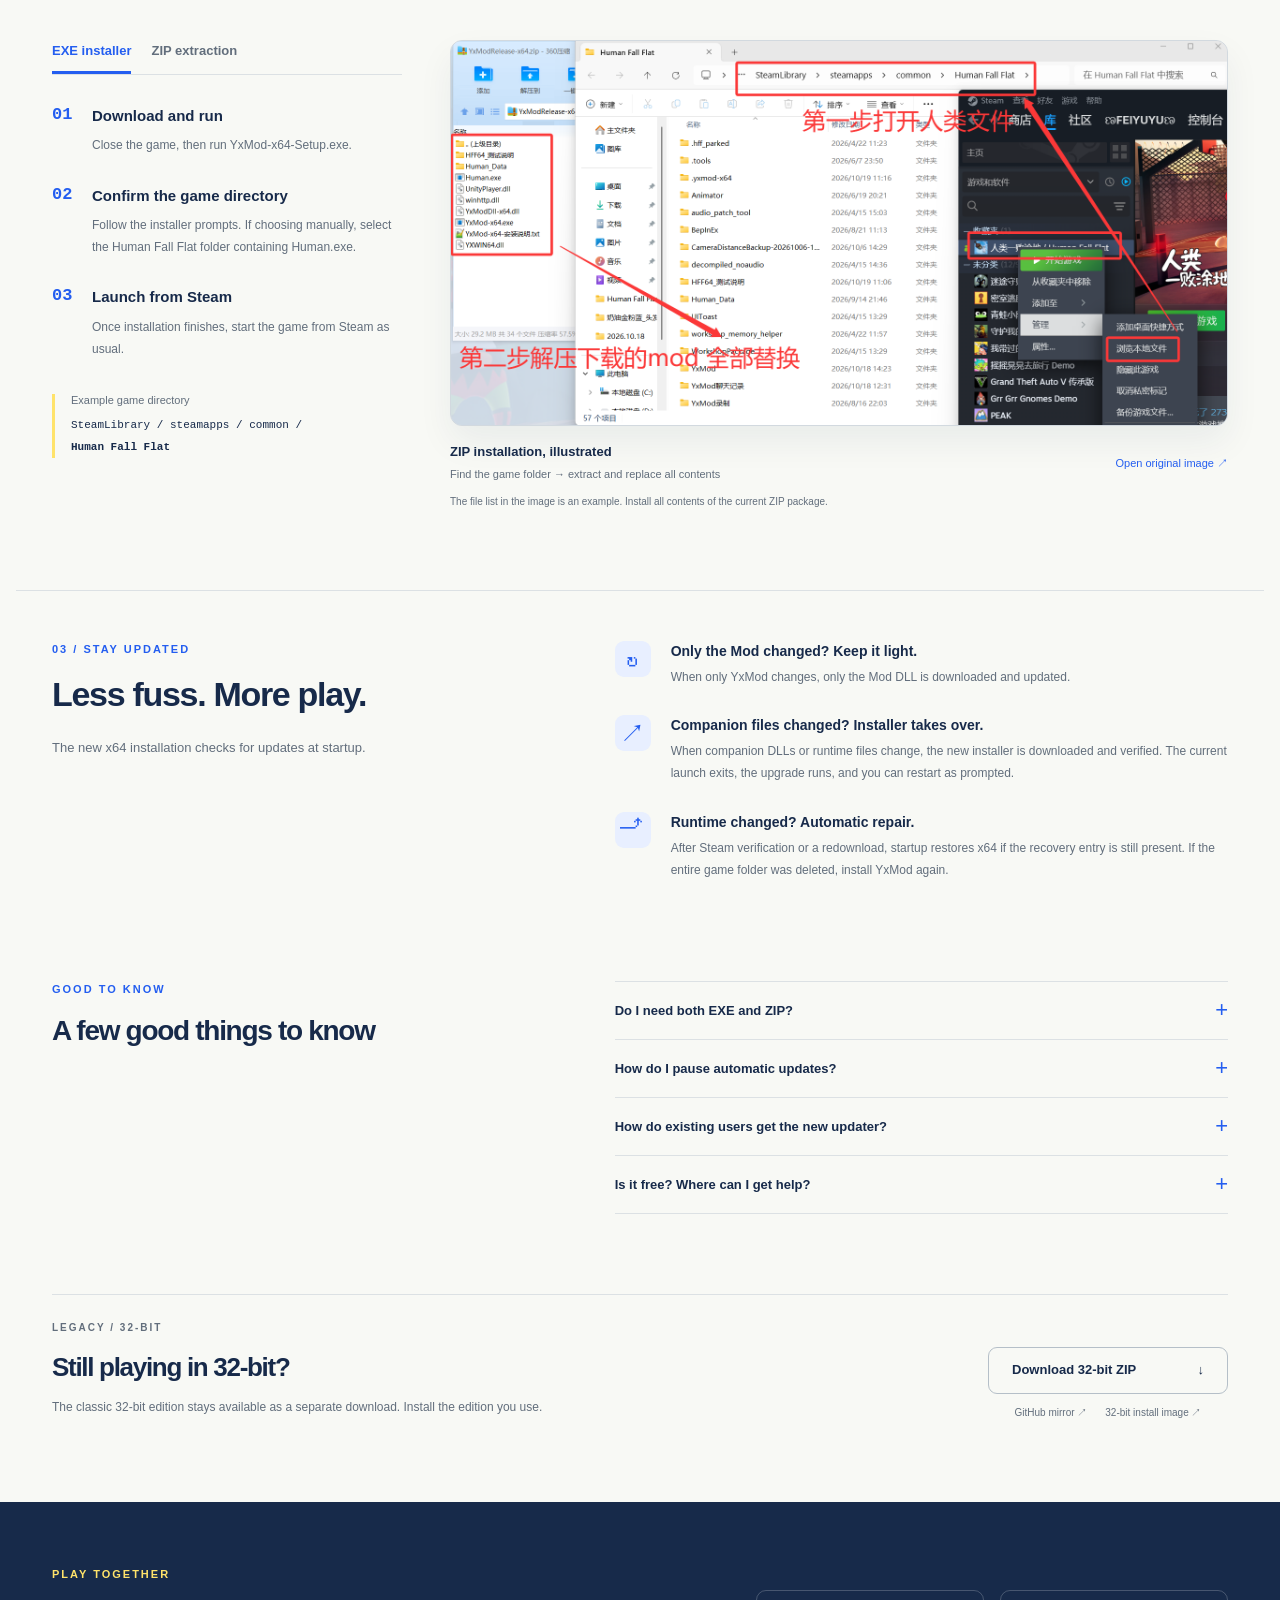
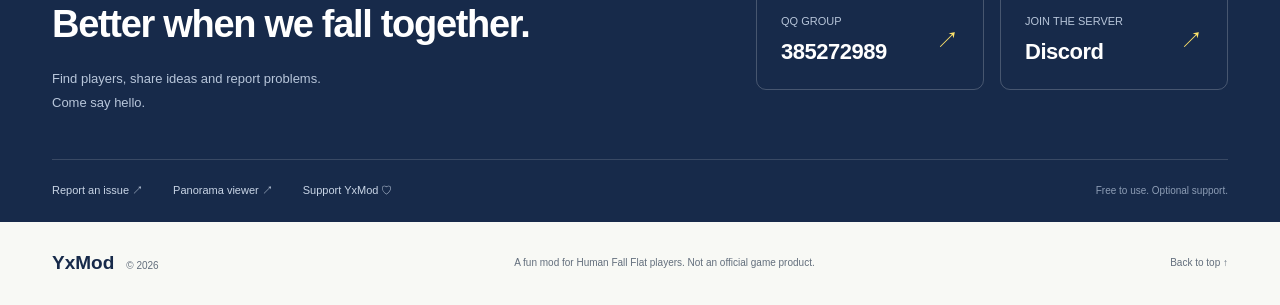
==== commit 3ab6bf91: "更新 YxMod 下载与安装网站" ====
--- a/index.html
+++ b/index.html
@@ -2,7 +2,7 @@
 <html lang="zh-CN">
 <head>
 <meta charset="utf-8"><meta name="viewport" content="width=device-width, initial-scale=1"><meta name="theme-color" content="#172a4a">
-<meta name="description" content="YxMod · 人类一败涂地娱乐模组。下载 Windows x64 安装器或 ZIP 解压包，查看图文安装教程，也可下载经典 32 位版本。">
+<meta name="description" content="YxMod · 人类一败涂地娱乐模组。下载 Windows x64 安装器或 ZIP 解压包，查看图文安装教程。">
 <title>YxMod · 把快乐，玩出新花样</title><link rel="icon" href="./favicon.svg" type="image/svg+xml"><link rel="stylesheet" href="./site.css"><script src="./site.js" defer></script>
 </head>
 <body>
@@ -18,7 +18,7 @@
 <h1 id="hero-title" data-i18n="heroTitle">把快乐，<br>玩出新花样<span class="punct">。</span></h1>
 <p class="hero-description" data-i18n="heroDescription">定点、飞天、闪现、挂件。<br>熟悉的软趴趴世界，再多一点自由发挥。</p>
 <div class="hero-actions"><a class="button button-blue" href="#downloads"><span data-i18n="heroDownload">获取 YxMod x64</span><span aria-hidden="true">↗</span></a><a class="text-link" href="#install"><span data-i18n="heroGuide">先看安装教程</span> →</a></div>
-<p class="hero-note" data-i18n="heroNote">免费使用 · Windows x64 · 经典 32 位版仍可下载</p></div>
+<p class="hero-note" data-i18n="heroNote">免费使用 · Windows x64</p></div>
 <div class="hero-art"><img src="./site-background.jpg" alt="Human Fall Flat" width="1920" height="620" fetchpriority="high"><div class="art-label"><span>LET'S FALL<br>INTO FUN.</span><span class="art-arrow" aria-hidden="true">↙</span></div><div class="art-caption"><span>HUMAN FALL FLAT</span><span>+ YxMod</span></div></div>
 </section>
 <div class="feature-ribbon"><div class="wrap ribbon-inner"><span data-i18n="feature1">定点 / 留住精彩瞬间</span><span aria-hidden="true">✳</span><span data-i18n="feature2">飞天 / 换个角度看世界</span><span aria-hidden="true">✳</span><span data-i18n="feature3">闪现 / 快乐说走就走</span></div></div>
@@ -41,11 +41,11 @@
 <section class="update-section wrap" aria-labelledby="update-title"><div class="update-intro"><div class="eyebrow">03 / STAY UPDATED</div><h2 id="update-title" data-i18n="updateTitle">更新，少操一点心。</h2><p data-i18n="updateIntro">安装新版 x64 后，启动时会自动检查更新。</p></div><div class="update-points">
 <article><span class="point-icon" aria-hidden="true">↻</span><div><h3 data-i18n="updateMod">只更新 Mod？轻装上阵。</h3><p data-i18n="updateModText">仅 YxMod 有变化时，只下载并更新 Mod DLL。</p></div></article>
 <article><span class="point-icon" aria-hidden="true">↗</span><div><h3 data-i18n="updateComponents">配套文件变了？安装器接手。</h3><p data-i18n="updateComponentsText">检测到配套 DLL 或运行文件更新时，会下载并校验新版安装器，退出当前启动并完成升级，再按提示重新开游戏。</p></div></article>
-<article><span class="point-icon" aria-hidden="true">⤴</span><div><h3 data-i18n="updateRepair">被还原成 32 位？自动修复。</h3><p data-i18n="updateRepairText">Steam 校验或重新下载后，只要恢复入口仍在，启动时就会恢复 x64。若整个游戏目录被删除，请重新安装一次 YxMod。</p></div></article>
+<article><span class="point-icon" aria-hidden="true">⤴</span><div><h3 data-i18n="updateRepair">运行环境变化？自动修复。</h3><p data-i18n="updateRepairText">Steam 校验或重新下载后，只要恢复入口仍在，启动时就会恢复 x64。若整个游戏目录被删除，请重新安装一次 YxMod。</p></div></article>
 </div></section>
 <section class="faq-section wrap" aria-labelledby="faq-title"><div><div class="eyebrow">GOOD TO KNOW</div><h2 id="faq-title" data-i18n="faqTitle">你可能还想知道</h2></div><div class="faq-list">
 <details><summary data-i18n="faq1">EXE 和 ZIP 都要下载吗？</summary><p data-i18n="faq1Text">不用，选择一种即可。EXE 适合按提示安装；ZIP 适合手动完整解压。两者都是 x64 版本。</p></details>
-<details><summary data-i18n="faq2">如何暂时关闭自动更新？</summary><p data-i18n="faq2Text">在 Human.exe 同级目录创建 skip_update.flag，启动时会跳过联网更新。移除它即可恢复检查；这个开关不影响缺失 Mod 的离线补齐和 32 位回退后的自动恢复。</p></details>
+<details><summary data-i18n="faq2">如何暂时关闭自动更新？</summary><p data-i18n="faq2Text">在 Human.exe 同级目录创建 skip_update.flag，启动时会跳过联网更新。移除它即可恢复检查；这个开关不影响缺失 Mod 的离线补齐和运行环境自动修复。</p></details>
 <details><summary data-i18n="faq3">旧版用户怎么接入新更新机制？</summary><p data-i18n="faq3Text">先运行一次本页的新版 x64 安装器，或完整覆盖新版 ZIP。之后仅 Mod 变化时更新 DLL，配套组件变化时由安装器接手。</p></details>
 <details><summary data-i18n="faq4">免费吗？遇到问题去哪里？</summary><p data-i18n="faq4Text">YxMod 免费使用，赞助完全自愿。安装或使用遇到问题，可以加入下方社区，或通过 GitHub 反馈。</p></details>
 </div></section>
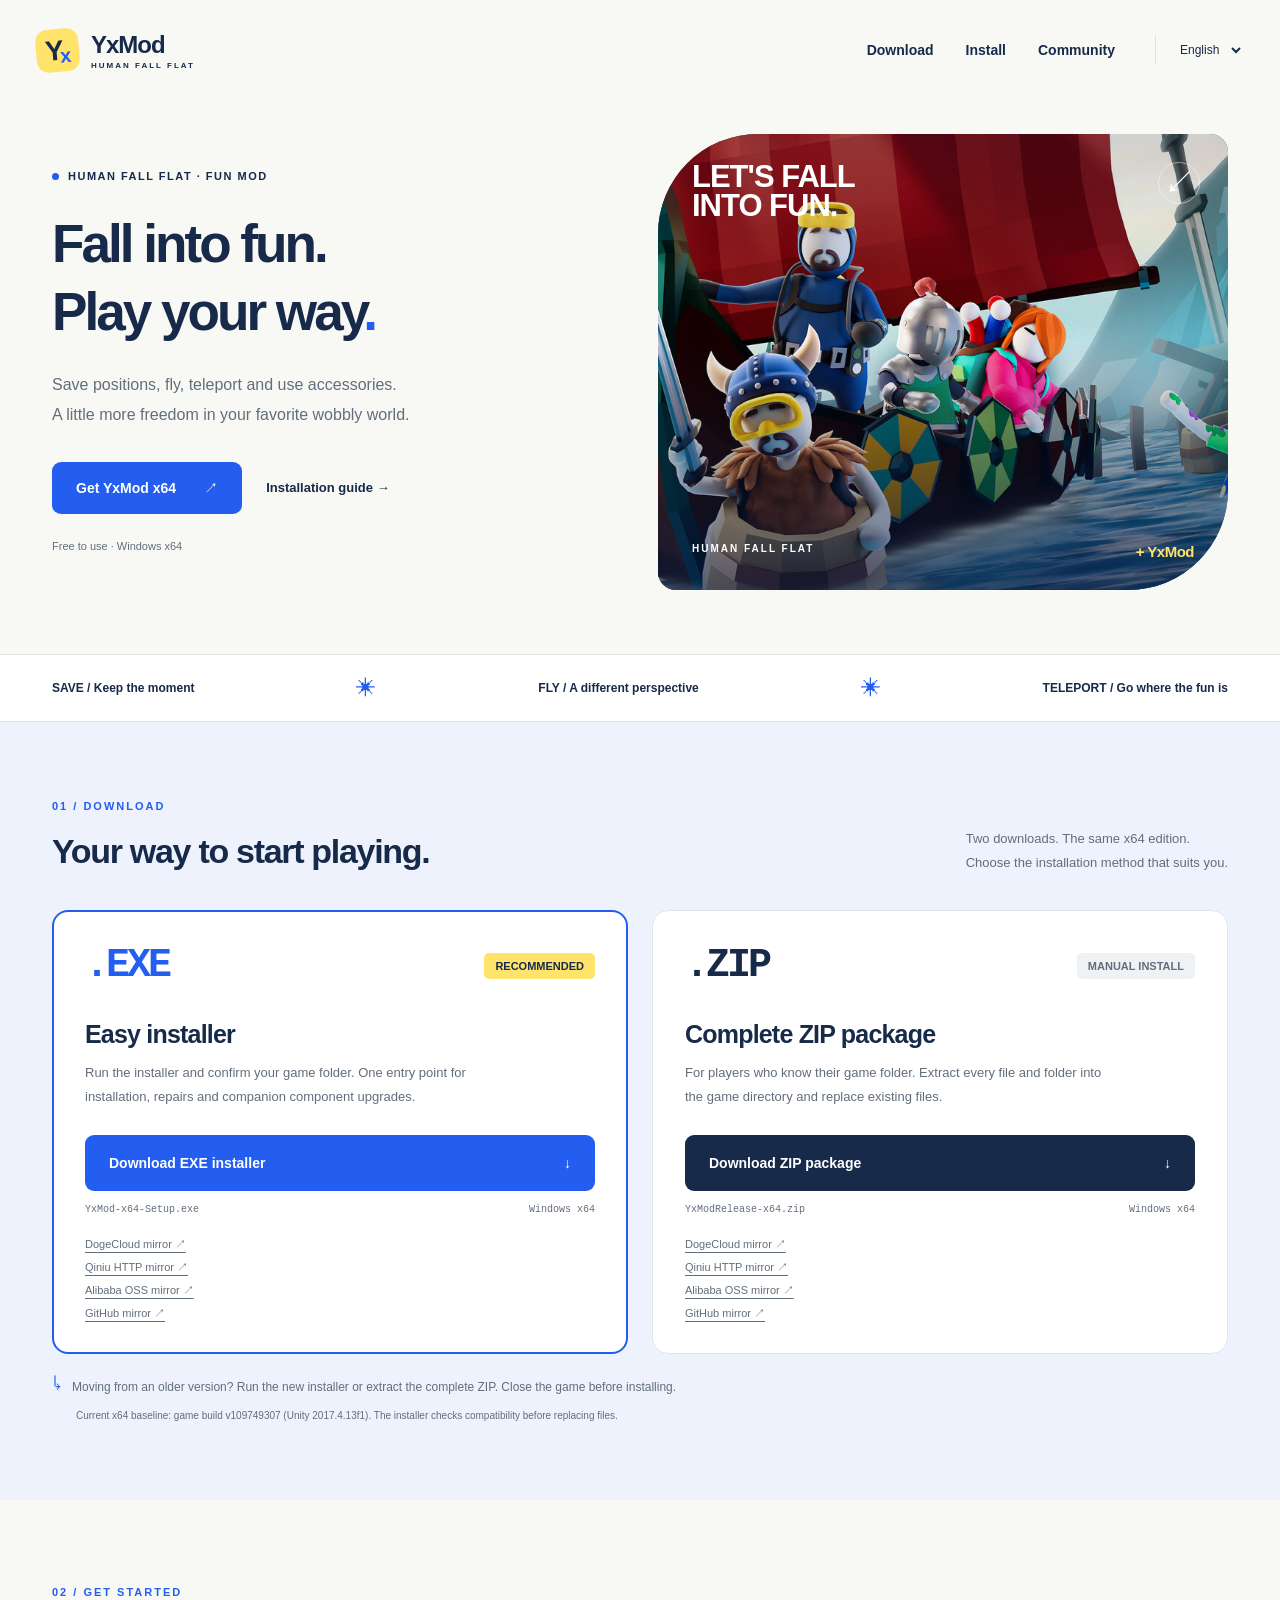
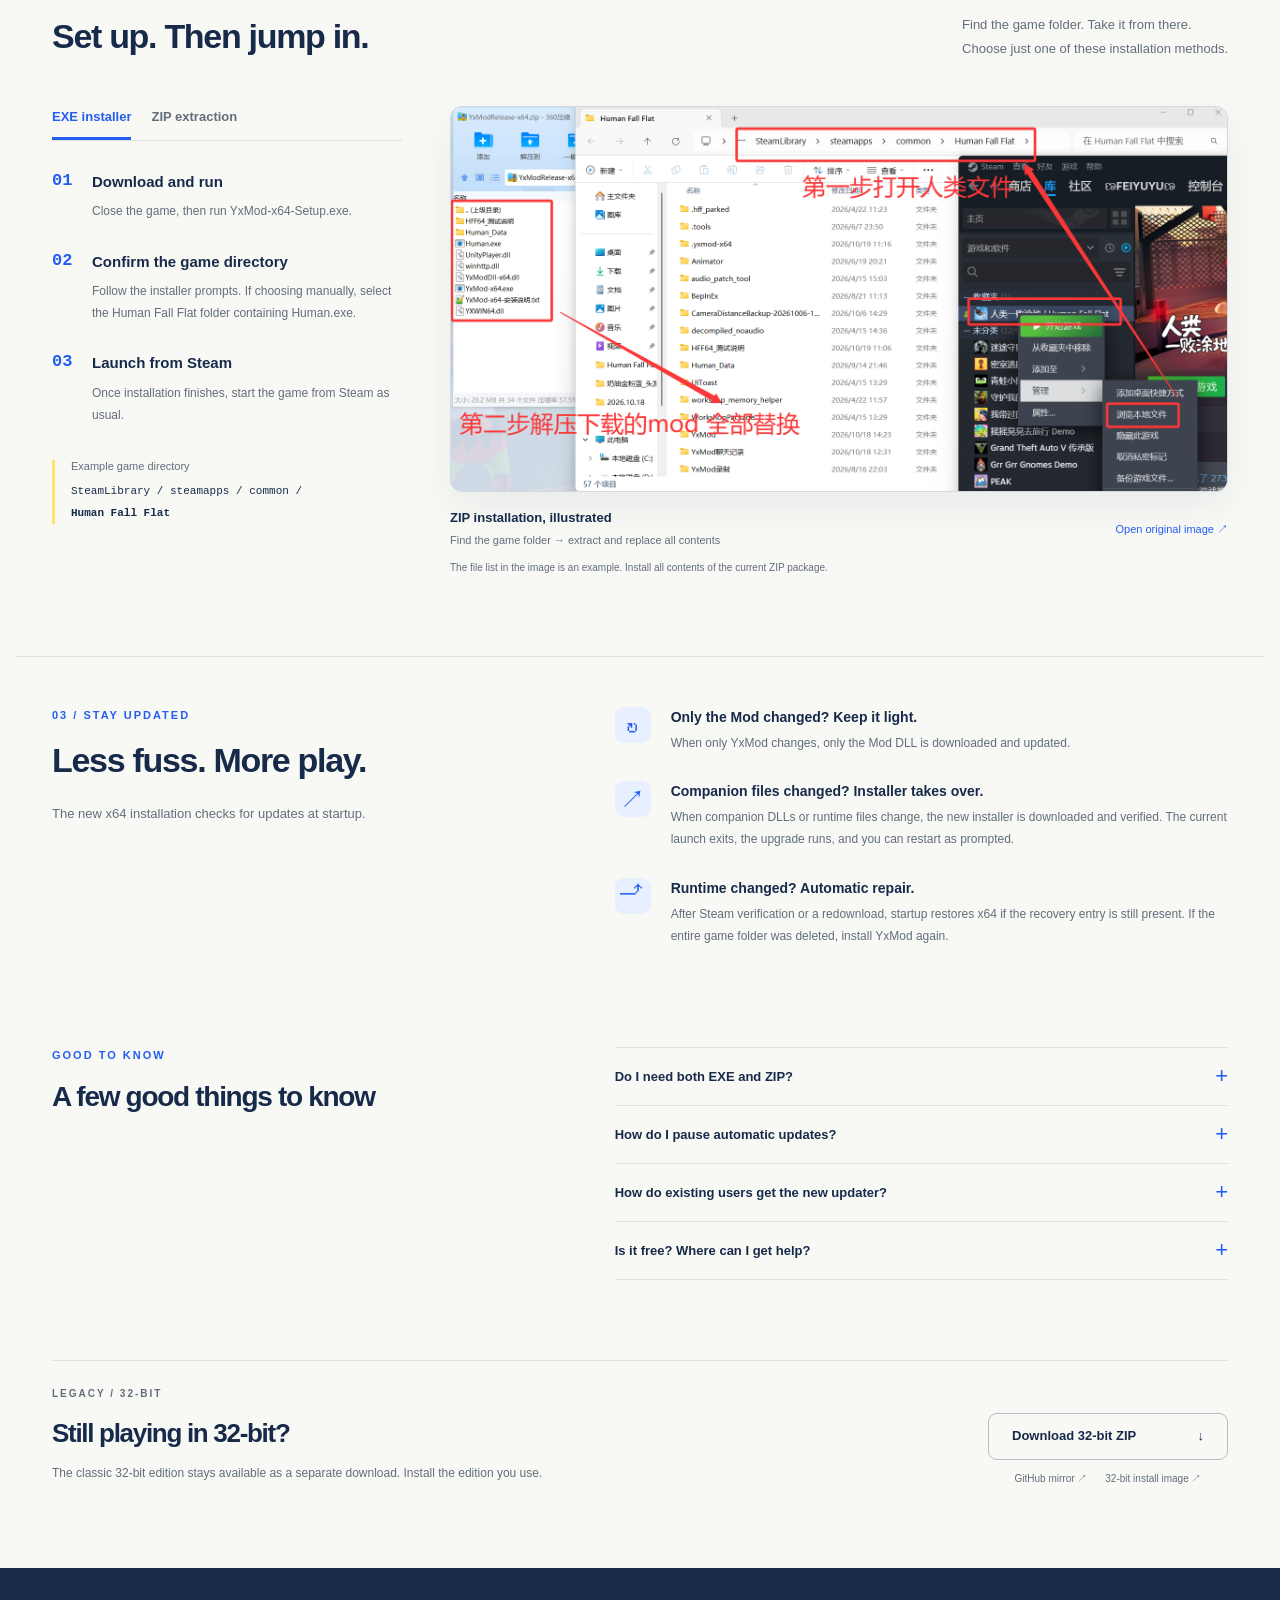
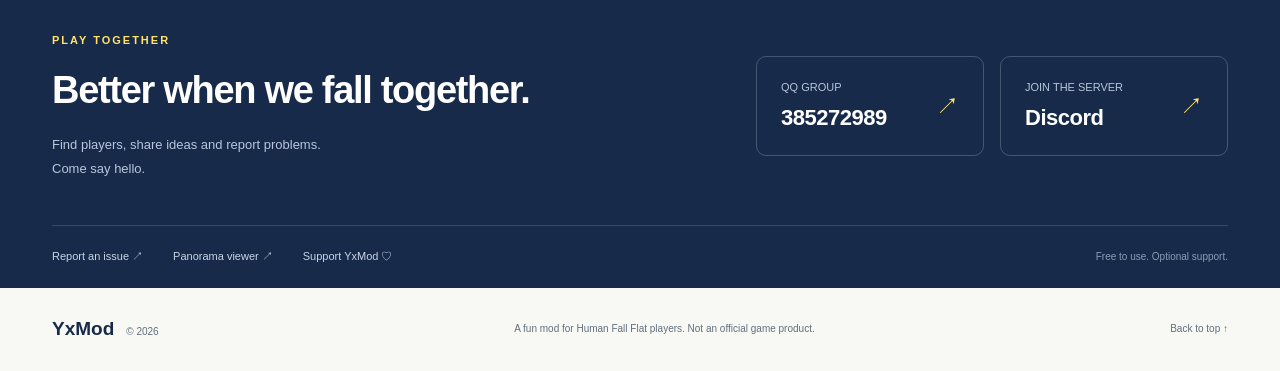
==== commit f875f957: "更新 YxMod 下载与安装网站" ====
--- a/index.html
+++ b/index.html
@@ -25,8 +25,8 @@
 <section class="download-section" id="downloads" aria-labelledby="download-title"><div class="wrap">
 <div class="section-heading"><div><div class="eyebrow">01 / DOWNLOAD</div><h2 id="download-title" data-i18n="downloadTitle">选一种方式，即刻开玩。</h2></div><p data-i18n="downloadIntro">两种下载，同一个 x64 版本。<br>选择适合你的安装方式就好。</p></div>
 <div class="download-grid">
-<article class="download-card recommended"><div class="card-top"><span class="file-type">.EXE</span><span class="recommend-tag" data-i18n="recommended">推荐 · 更省心</span></div><h3 data-i18n="exeTitle">一键安装器</h3><p data-i18n="exeDescription">运行安装器，按提示选择游戏目录。安装、修复与后续配套组件更新，一个入口搞定。</p><a class="button button-blue download-link" href="https://fxclient.oss-cn-beijing.aliyuncs.com/YxModDll/x64/YxMod-x64-Setup.exe"><span data-i18n="exeDownload">下载 EXE 安装器</span><span aria-hidden="true">↓</span></a><div class="file-name">YxMod-x64-Setup.exe <span>Windows x64</span></div><a class="mirror" href="https://raw.githubusercontent.com/kang-png/YxModDll-Static/main/x64/YxMod-x64-Setup.exe" data-i18n="githubMirror">主下载较慢？使用 GitHub 备用下载 ↗</a></article>
-<article class="download-card"><div class="card-top"><span class="file-type">.ZIP</span><span class="plain-tag" data-i18n="zipTag">手动解压</span></div><h3 data-i18n="zipTitle">完整解压包</h3><p data-i18n="zipDescription">适合熟悉游戏目录的玩家。将压缩包内全部文件和文件夹解压到游戏目录，确认替换。</p><a class="button button-dark download-link" href="https://fxclient.oss-cn-beijing.aliyuncs.com/YxModDll/x64/YxModRelease-x64.zip"><span data-i18n="zipDownload">下载 ZIP 解压包</span><span aria-hidden="true">↓</span></a><div class="file-name">YxModRelease-x64.zip <span>Windows x64</span></div><a class="mirror" href="https://raw.githubusercontent.com/kang-png/YxModDll-Static/main/x64/YxModRelease-x64.zip" data-i18n="githubMirror">主下载较慢？使用 GitHub 备用下载 ↗</a></article>
+<article class="download-card recommended"><div class="card-top"><span class="file-type">.EXE</span><span class="recommend-tag" data-i18n="recommended">推荐 · 更省心</span></div><h3 data-i18n="exeTitle">一键安装器</h3><p data-i18n="exeDescription">运行安装器，按提示选择游戏目录。安装、修复与后续配套组件更新，一个入口搞定。</p><a class="button button-blue download-link" href="https://download.mc1.top/x64/YxMod-x64-Setup.exe"><span data-i18n="exeDownload">下载 EXE 安装器</span><span aria-hidden="true">↓</span></a><div class="file-name">YxMod-x64-Setup.exe <span>Windows x64</span></div><a class="mirror" href="https://cdn.mc1.top/x64/YxMod-x64-Setup.exe" data-i18n="dogeMirror">多吉云备用下载 ↗</a><a class="mirror" href="http://cdn2.mc1.top/x64/YxMod-x64-Setup.exe" data-i18n="qiniuMirror">七牛云 HTTP 备用下载 ↗</a><a class="mirror" href="https://fxclient.oss-cn-beijing.aliyuncs.com/YxModDll/x64/YxMod-x64-Setup.exe" data-i18n="ossMirror">阿里 OSS 备用下载 ↗</a><a class="mirror" href="https://raw.githubusercontent.com/kang-png/YxModDll-Static/main/x64/YxMod-x64-Setup.exe" data-i18n="githubMirror">GitHub 镜像下载 ↗</a></article>
+<article class="download-card"><div class="card-top"><span class="file-type">.ZIP</span><span class="plain-tag" data-i18n="zipTag">手动解压</span></div><h3 data-i18n="zipTitle">完整解压包</h3><p data-i18n="zipDescription">适合熟悉游戏目录的玩家。将压缩包内全部文件和文件夹解压到游戏目录，确认替换。</p><a class="button button-dark download-link" href="https://download.mc1.top/x64/YxModRelease-x64.zip"><span data-i18n="zipDownload">下载 ZIP 解压包</span><span aria-hidden="true">↓</span></a><div class="file-name">YxModRelease-x64.zip <span>Windows x64</span></div><a class="mirror" href="https://cdn.mc1.top/x64/YxModRelease-x64.zip" data-i18n="dogeMirror">多吉云备用下载 ↗</a><a class="mirror" href="http://cdn2.mc1.top/x64/YxModRelease-x64.zip" data-i18n="qiniuMirror">七牛云 HTTP 备用下载 ↗</a><a class="mirror" href="https://fxclient.oss-cn-beijing.aliyuncs.com/YxModDll/x64/YxModRelease-x64.zip" data-i18n="ossMirror">阿里 OSS 备用下载 ↗</a><a class="mirror" href="https://raw.githubusercontent.com/kang-png/YxModDll-Static/main/x64/YxModRelease-x64.zip" data-i18n="githubMirror">GitHub 镜像下载 ↗</a></article>
 </div><p class="download-footnote"><span aria-hidden="true">↳</span><span data-i18n="downloadFootnote">首次从旧版升级到 x64，请运行新版安装器，或完整覆盖 ZIP。安装前先退出游戏。</span></p><p class="compatibility" data-i18n="compatibility">当前 x64 适配基线：游戏 v109749307（Unity 2017.4.13f1）。安装器会在替换文件前检查版本。</p>
 </div></section>
 <section class="install-section wrap" id="install" aria-labelledby="install-title">
--- a/site.css
+++ b/site.css
@@ -11,3 +11,5 @@
 @media(max-width:390px){.header nav{gap:12px}.header nav a:nth-child(2){display:none}.wrap{padding-inline:18px}h1{font-size:43px}.hero-art{height:275px}.file-name{font-size:9px}.hero-actions{gap:18px}.button{padding-inline:18px;gap:20px}.download-card{padding:22px}.download-card.recommended{padding:21px}.community-links{flex-direction:column}.community-links a{padding:20px}.community-links small{margin-bottom:5px}}
 @media(prefers-reduced-motion:reduce){html{scroll-behavior:auto}*,*:before,*:after{animation:none!important;transition:none!important}}
 .compatibility{font-size:10px;color:var(--muted);margin-top:8px;padding-left:24px;line-height:1.7}
+
+.download-card .mirror{display:block;margin-top:8px}
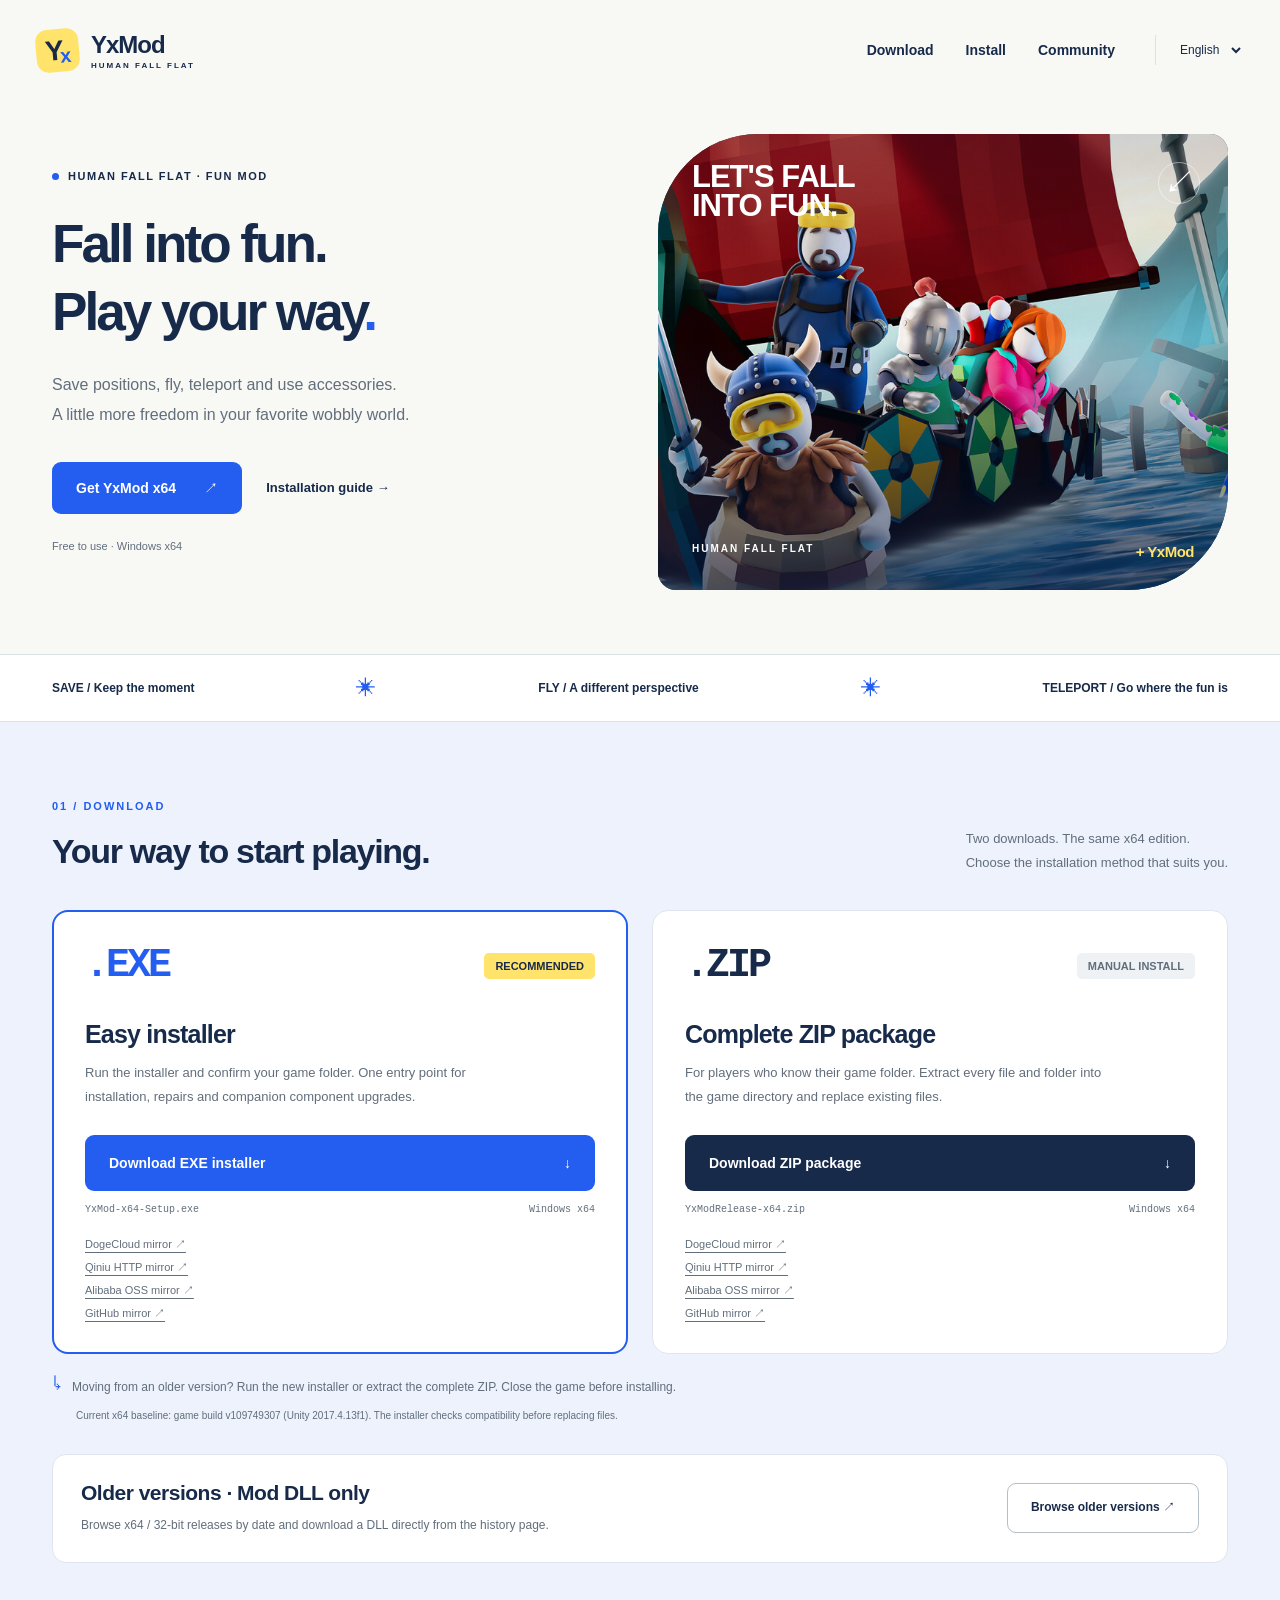
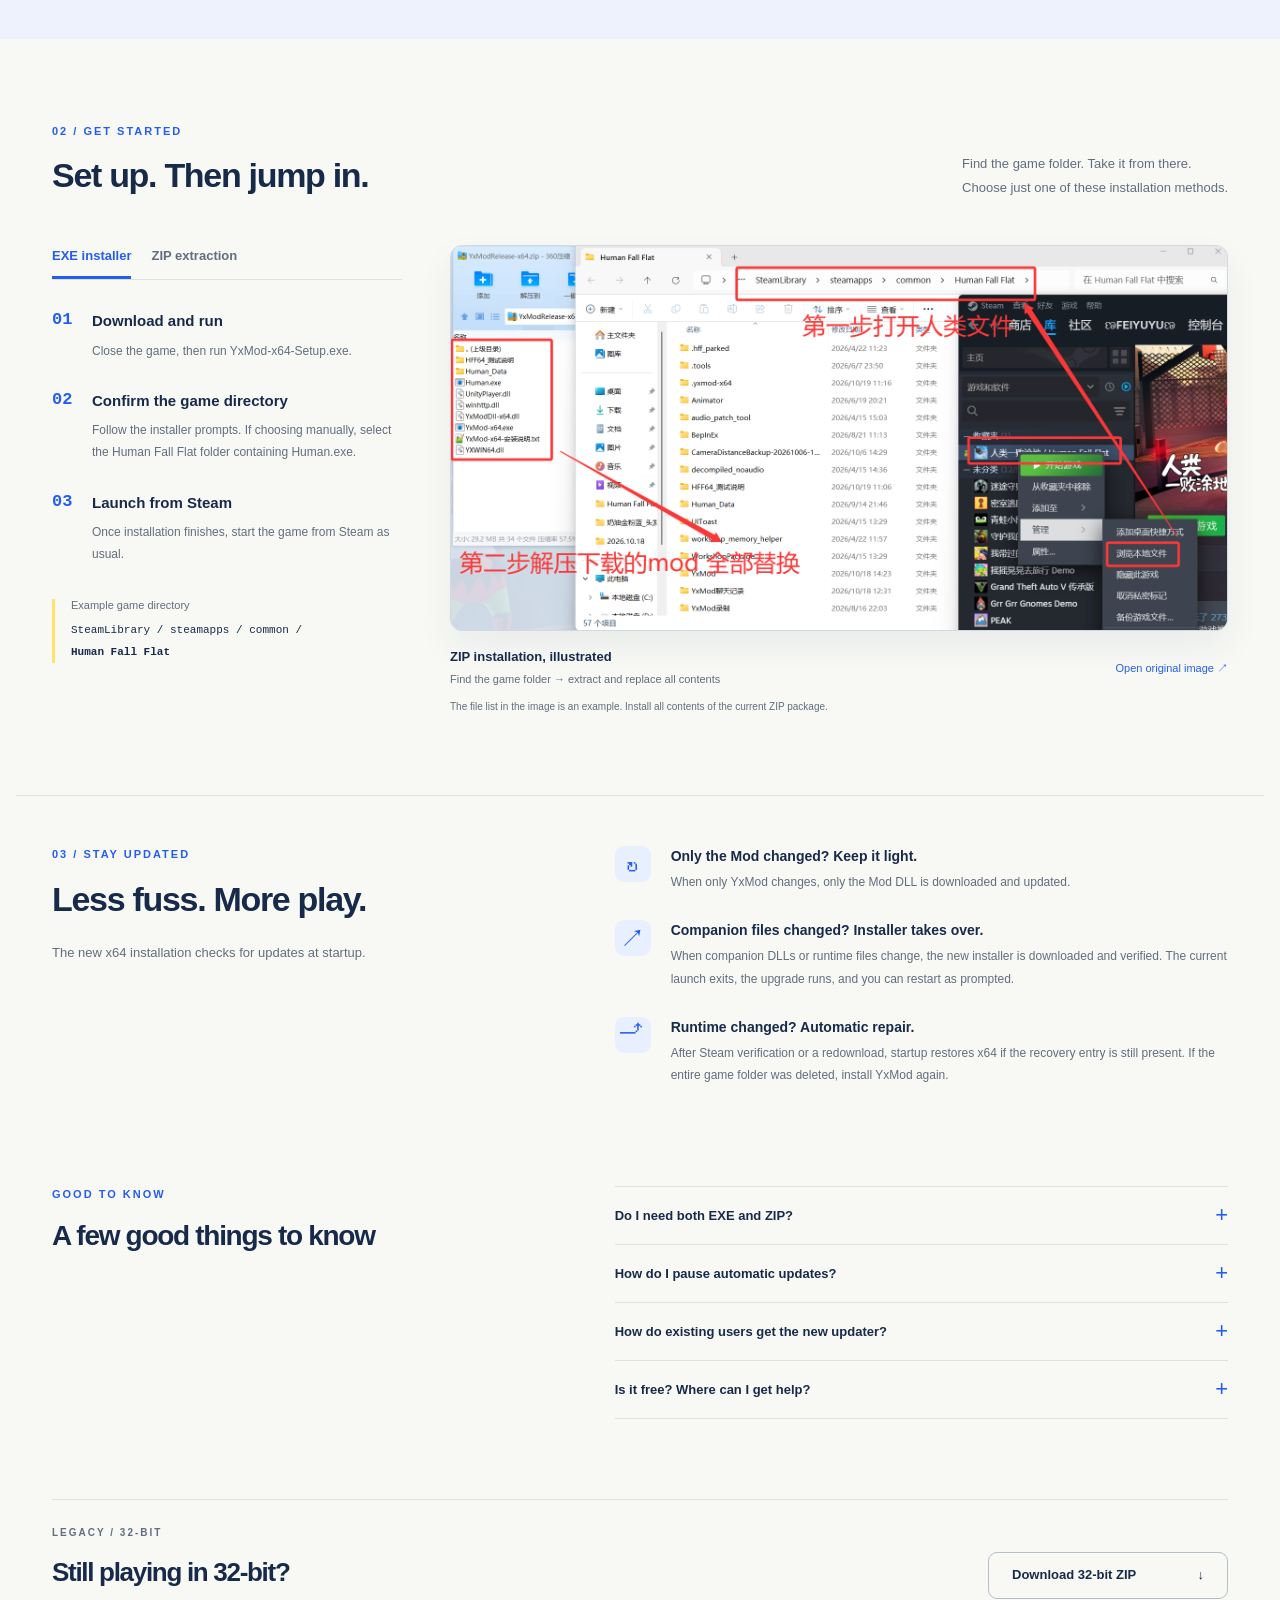
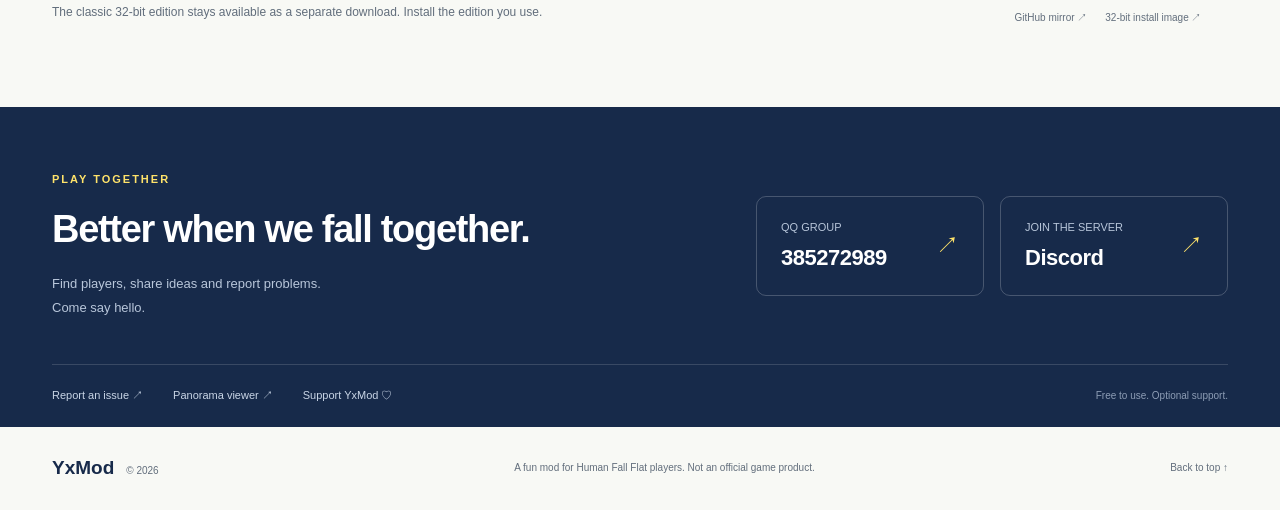
==== commit c011f549: "新增历史版本下载页面并独立维护官网" ====
--- a/index.html
+++ b/index.html
@@ -28,6 +28,10 @@
 <article class="download-card recommended"><div class="card-top"><span class="file-type">.EXE</span><span class="recommend-tag" data-i18n="recommended">推荐 · 更省心</span></div><h3 data-i18n="exeTitle">一键安装器</h3><p data-i18n="exeDescription">运行安装器，按提示选择游戏目录。安装、修复与后续配套组件更新，一个入口搞定。</p><a class="button button-blue download-link" href="https://download.mc1.top/x64/YxMod-x64-Setup.exe"><span data-i18n="exeDownload">下载 EXE 安装器</span><span aria-hidden="true">↓</span></a><div class="file-name">YxMod-x64-Setup.exe <span>Windows x64</span></div><a class="mirror" href="https://cdn.mc1.top/x64/YxMod-x64-Setup.exe" data-i18n="dogeMirror">多吉云备用下载 ↗</a><a class="mirror" href="http://cdn2.mc1.top/x64/YxMod-x64-Setup.exe" data-i18n="qiniuMirror">七牛云 HTTP 备用下载 ↗</a><a class="mirror" href="https://fxclient.oss-cn-beijing.aliyuncs.com/YxModDll/x64/YxMod-x64-Setup.exe" data-i18n="ossMirror">阿里 OSS 备用下载 ↗</a><a class="mirror" href="https://raw.githubusercontent.com/kang-png/YxModDll-Static/main/x64/YxMod-x64-Setup.exe" data-i18n="githubMirror">GitHub 镜像下载 ↗</a></article>
 <article class="download-card"><div class="card-top"><span class="file-type">.ZIP</span><span class="plain-tag" data-i18n="zipTag">手动解压</span></div><h3 data-i18n="zipTitle">完整解压包</h3><p data-i18n="zipDescription">适合熟悉游戏目录的玩家。将压缩包内全部文件和文件夹解压到游戏目录，确认替换。</p><a class="button button-dark download-link" href="https://download.mc1.top/x64/YxModRelease-x64.zip"><span data-i18n="zipDownload">下载 ZIP 解压包</span><span aria-hidden="true">↓</span></a><div class="file-name">YxModRelease-x64.zip <span>Windows x64</span></div><a class="mirror" href="https://cdn.mc1.top/x64/YxModRelease-x64.zip" data-i18n="dogeMirror">多吉云备用下载 ↗</a><a class="mirror" href="http://cdn2.mc1.top/x64/YxModRelease-x64.zip" data-i18n="qiniuMirror">七牛云 HTTP 备用下载 ↗</a><a class="mirror" href="https://fxclient.oss-cn-beijing.aliyuncs.com/YxModDll/x64/YxModRelease-x64.zip" data-i18n="ossMirror">阿里 OSS 备用下载 ↗</a><a class="mirror" href="https://raw.githubusercontent.com/kang-png/YxModDll-Static/main/x64/YxModRelease-x64.zip" data-i18n="githubMirror">GitHub 镜像下载 ↗</a></article>
 </div><p class="download-footnote"><span aria-hidden="true">↳</span><span data-i18n="downloadFootnote">首次从旧版升级到 x64，请运行新版安装器，或完整覆盖 ZIP。安装前先退出游戏。</span></p><p class="compatibility" data-i18n="compatibility">当前 x64 适配基线：游戏 v109749307（Unity 2017.4.13f1）。安装器会在替换文件前检查版本。</p>
+<aside class="history-entry" id="history" aria-labelledby="history-title">
+<div><h3 id="history-title" data-i18n="historyTitle">历史版本 · 仅 Mod DLL</h3><p data-i18n="historyIntro">按发布日期查看 x64 / 32 位旧版，在历史版本页直接下载。</p></div>
+<a class="button button-outline" href="./history.html" data-preserve-language data-i18n="historyBrowse">浏览历史版本 ↗</a>
+</aside>
 </div></section>
 <section class="install-section wrap" id="install" aria-labelledby="install-title">
 <div class="section-heading"><div><div class="eyebrow">02 / GET STARTED</div><h2 id="install-title" data-i18n="installTitle">装好，再出发。</h2></div><p data-i18n="installIntro">找到游戏目录，剩下的很简单。<br>两种安装方法选一种即可。</p></div>
--- a/site.css
+++ b/site.css
@@ -13,3 +13,6 @@
 .compatibility{font-size:10px;color:var(--muted);margin-top:8px;padding-left:24px;line-height:1.7}
 
 .download-card .mirror{display:block;margin-top:8px}
+
+.history-entry{margin-top:30px;padding:26px 28px;background:#fff;border:1px solid #dfe5ef;border-radius:14px;display:flex;align-items:center;justify-content:space-between;gap:24px}.history-entry h3{font-size:21px;letter-spacing:-.5px}.history-entry p{font-size:12px;color:var(--muted);margin-top:9px}.history-entry .button{flex-shrink:0;font-size:12px}
+@media(max-width:760px){.history-entry{padding:22px;align-items:stretch;flex-direction:column;gap:18px}.history-entry h3{font-size:20px}.history-entry .button{justify-content:center}}
